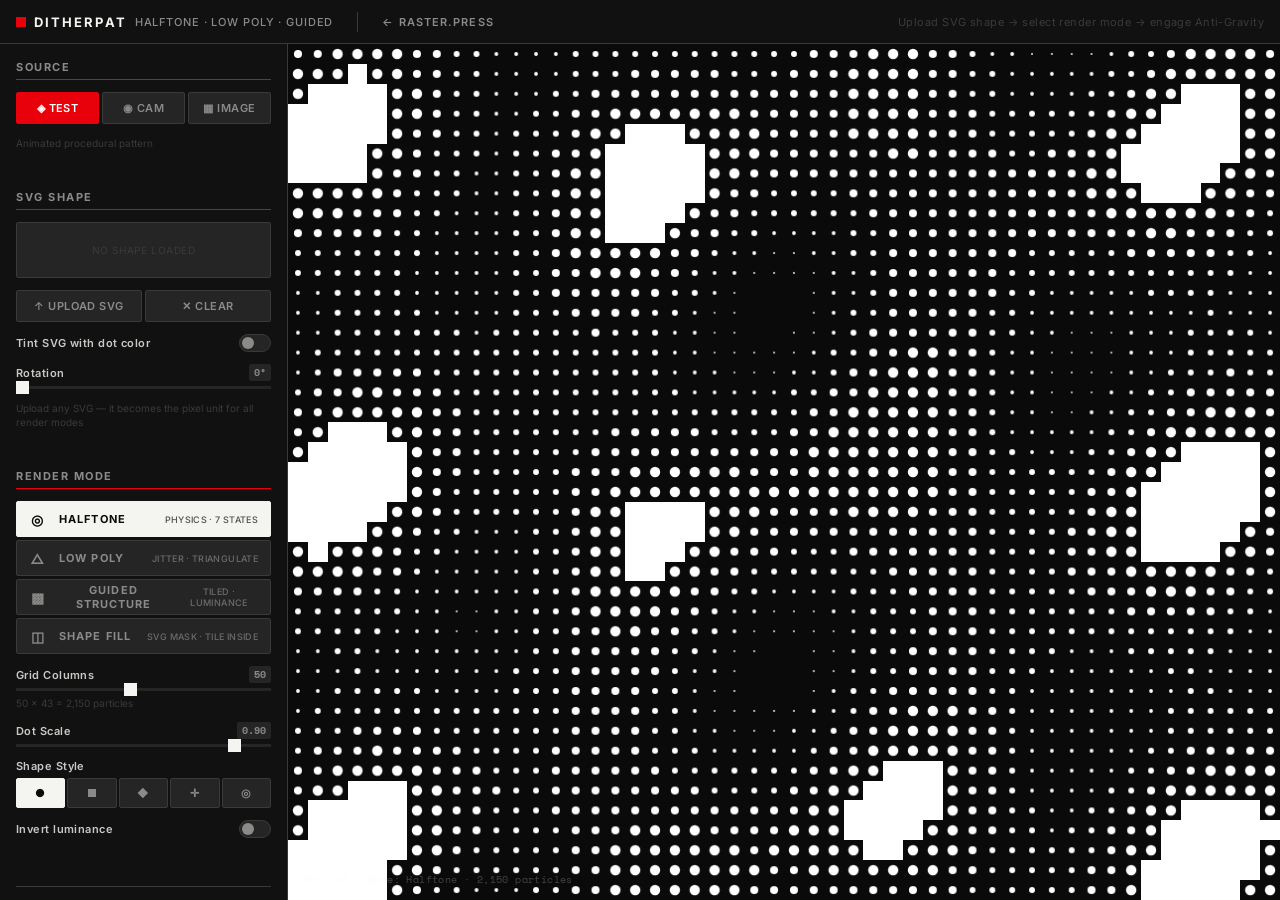
==== ditherpat.html @ 8d97eec7 "feat: add DitherPat tool + rewrite README - Add ditherpat.html: standalone dithering/halftone engine" ====
<!DOCTYPE html>
<html lang="en">
<head>
  <meta charset="UTF-8">
  <meta name="viewport" content="width=device-width, initial-scale=1.0">
  <title>DitherPat — Anti-Gravity Halftone Engine</title>
  <meta name="description" content="Real-time SVG halftone, low-poly generative, and guided structure pattern engine with Anti-Gravity physics.">
  <link rel="preconnect" href="https://fonts.googleapis.com">
  <link rel="preconnect" href="https://fonts.gstatic.com" crossorigin>
  <link href="https://fonts.googleapis.com/css2?family=Inter:wght@400;500;600;700&family=Space+Mono:wght@400;700&display=swap" rel="stylesheet">

  <style>
    *, *::before, *::after { box-sizing: border-box; margin: 0; padding: 0; }

    :root {
      --ink:      #0a0a0a;
      --ink-2:    #111111;
      --ink-3:    #1c1c1c;
      --ink-4:    #252525;
      --paper:    #f4f4f0;
      --paper-2:  #c8c8c4;
      --paper-3:  #8a8a88;
      --paper-4:  #3a3a38;
      --red:      #e8000b;
      --red-ghost:rgba(232,0,11,0.08);
      --font:     'Inter', 'Helvetica Neue', Helvetica, Arial, sans-serif;
      --mono:     'Space Mono', monospace;
      --panel-w:  288px;
      --topbar-h: 44px;
      --r1: 2px;
      --g1: 4px; --g2: 8px; --g3: 12px; --g4: 16px; --g5: 20px; --g6: 24px;
      --dur: 200ms;
      --ease: cubic-bezier(0.4,0,0.2,1);
      --t-2xs: 10px; --t-xs: 11px; --t-sm: 12px; --t-base: 13px;
    }

    html, body { height: 100%; background: var(--ink); color: var(--paper); font-family: var(--font); font-size: var(--t-base); overflow: hidden; }

    /* ── Topbar ────────────────────────────────── */
    .topbar {
      height: var(--topbar-h);
      background: var(--ink-2);
      border-bottom: 1px solid var(--paper-4);
      display: flex; align-items: center;
      padding: 0 var(--g4); gap: var(--g6);
      position: fixed; top: 0; left: 0; right: 0; z-index: 100;
    }
    .brand { display: flex; align-items: center; gap: var(--g2); }
    .brand-sq { width: 10px; height: 10px; background: var(--red); flex-shrink: 0; }
    .brand-name { font-size: 13px; font-weight: 700; letter-spacing: 0.16em; text-transform: uppercase; }
    .brand-sub  { font-size: var(--t-xs); font-weight: 500; color: var(--paper-3); letter-spacing: 0.08em; text-transform: uppercase; }
    .topbar-sep { width: 1px; height: 20px; background: var(--paper-4); }
    .topbar-back {
      font-size: var(--t-xs); font-weight: 600; color: var(--paper-3);
      text-decoration: none; letter-spacing: 0.10em; text-transform: uppercase;
      transition: color var(--dur) var(--ease);
    }
    .topbar-back:hover { color: var(--paper); }
    .topbar-hint { margin-left: auto; font-size: var(--t-xs); color: var(--paper-4); letter-spacing: 0.04em; }

    /* ── Layout ────────────────────────────────── */
    .dp-layout { display: flex; height: calc(100vh - var(--topbar-h)); margin-top: var(--topbar-h); }

    /* ── Panel ─────────────────────────────────── */
    .dp-panel {
      width: var(--panel-w); flex-shrink: 0;
      background: var(--ink-2); border-right: 1px solid var(--paper-4);
      display: flex; flex-direction: column; overflow: hidden;
    }
    .dp-panel-scroll {
      flex: 1; overflow-y: auto; overflow-x: hidden;
      padding: var(--g4); display: flex; flex-direction: column; gap: var(--g5);
    }
    .dp-panel-scroll::-webkit-scrollbar { width: 4px; }
    .dp-panel-scroll::-webkit-scrollbar-track { background: transparent; }
    .dp-panel-scroll::-webkit-scrollbar-thumb { background: var(--paper-4); border-radius: 2px; }
    .panel-footer { padding: var(--g3) var(--g4); border-top: 1px solid var(--paper-4); background: var(--ink-2); }

    .section-block { display: flex; flex-direction: column; gap: var(--g3); }
    .section-label {
      font-size: var(--t-xs); font-weight: 700; letter-spacing: 0.14em;
      text-transform: uppercase; color: var(--paper-3);
      border-bottom: 1px solid var(--red); padding-bottom: 5px;
    }
    .panel-divider { height: 1px; background: var(--paper-4); }
    .control-group { display: flex; flex-direction: column; gap: 5px; }
    .control-label {
      font-size: var(--t-xs); font-weight: 600; color: var(--paper-2);
      letter-spacing: 0.04em; display: flex; align-items: center; gap: var(--g2);
    }
    .value-badge {
      margin-left: auto; font-family: var(--mono); font-size: 10px;
      background: var(--ink-4); color: var(--paper-3); padding: 1px 5px;
      border-radius: var(--r1); letter-spacing: 0;
    }
    .hint { font-size: 10px; color: var(--paper-4); line-height: 1.4; }

    /* Slider */
    .slider {
      -webkit-appearance: none; appearance: none; width: 100%;
      height: 3px; background: var(--ink-4); border-radius: 0; outline: none; cursor: pointer;
    }
    .slider::-webkit-slider-thumb {
      -webkit-appearance: none; width: 13px; height: 13px;
      background: var(--paper); border-radius: 0; cursor: pointer;
      transition: background var(--dur) var(--ease);
    }
    .slider::-webkit-slider-thumb:hover { background: var(--red); }
    .slider::-moz-range-thumb { width: 13px; height: 13px; background: var(--paper); border: none; border-radius: 0; cursor: pointer; }

    /* Toggle group */
    .toggle-group { display: flex; gap: 2px; }
    .toggle-btn {
      flex: 1; height: 30px;
      background: var(--ink-4); border: 1px solid var(--paper-4); border-radius: var(--r1);
      color: var(--paper-3); font-family: var(--font); font-size: var(--t-xs);
      font-weight: 600; letter-spacing: 0.06em; text-transform: uppercase;
      cursor: pointer; transition: all var(--dur) var(--ease);
    }
    .toggle-btn:hover { background: var(--ink-3); color: var(--paper-2); }
    .toggle-btn.active { background: var(--paper); border-color: var(--paper); color: var(--ink); }

    /* Color swatch */
    .color-row { display: flex; gap: var(--g2); }
    .color-group { flex: 1; display: flex; flex-direction: column; gap: 4px; }
    .color-swatch-wrap {
      display: flex; align-items: center; gap: var(--g2);
      background: var(--ink-4); border: 1px solid var(--paper-4);
      border-radius: var(--r1); padding: 5px 8px; cursor: pointer;
      transition: border-color var(--dur) var(--ease);
    }
    .color-swatch-wrap:hover { border-color: var(--paper-3); }
    .color-input {
      -webkit-appearance: none; width: 18px; height: 18px;
      border: none; padding: 0; cursor: pointer; border-radius: var(--r1); background: transparent;
    }
    .color-input::-webkit-color-swatch-wrapper { padding: 0; }
    .color-input::-webkit-color-swatch { border: none; border-radius: var(--r1); }
    .color-hex { font-family: var(--mono); font-size: 10px; color: var(--paper-3); letter-spacing: 0; }

    /* Switch */
    .switch { display: inline-flex; cursor: pointer; }
    .switch-track {
      width: 32px; height: 18px; background: var(--ink-4);
      border: 1px solid var(--paper-4); border-radius: 9px;
      position: relative; transition: all var(--dur) var(--ease);
    }
    .switch-track::after {
      content: ''; position: absolute; top: 2px; left: 2px;
      width: 12px; height: 12px; background: var(--paper-3);
      border-radius: 50%; transition: all var(--dur) var(--ease);
    }
    input[type="checkbox"]:checked + .switch-track { background: var(--red); border-color: var(--red); }
    input[type="checkbox"]:checked + .switch-track::after { transform: translateX(14px); background: #fff; }
    input[type="checkbox"] { display: none; }
    .switch-row { display: flex; align-items: center; justify-content: space-between; }

    /* Source / render mode buttons */
    .source-row { display: flex; gap: 3px; flex-wrap: wrap; }
    .source-btn {
      flex: 1; min-width: 44px; height: 32px;
      background: var(--ink-4); border: 1px solid var(--paper-4); border-radius: var(--r1);
      color: var(--paper-3); font-family: var(--font); font-size: var(--t-xs);
      font-weight: 600; letter-spacing: 0.04em; text-transform: uppercase;
      cursor: pointer; transition: all var(--dur) var(--ease);
      display: flex; align-items: center; justify-content: center; gap: 4px; white-space: nowrap;
    }
    .source-btn:hover { border-color: var(--paper-3); color: var(--paper-2); }
    .source-btn.active { background: var(--red); border-color: var(--red); color: #fff; }

    /* SVG preview */
    .svg-preview {
      width: 100%; height: 56px;
      background: var(--ink-4); border: 1px solid var(--paper-4); border-radius: var(--r1);
      display: flex; align-items: center; justify-content: center;
      overflow: hidden; position: relative;
    }
    .svg-preview img { max-width: 80%; max-height: 80%; object-fit: contain; }
    .svg-preview-hint {
      font-size: var(--t-2xs); color: var(--paper-4); letter-spacing: 0.06em; text-transform: uppercase;
    }
    .svg-preview-label {
      position: absolute; top: 4px; right: 6px;
      font-size: var(--t-2xs); color: var(--red); font-weight: 700; letter-spacing: 0.08em;
    }

    /* Render mode toggle (3 big pills) */
    .rmode-group { display: flex; flex-direction: column; gap: 3px; }
    .rmode-btn {
      width: 100%; height: 36px;
      background: var(--ink-4); border: 1px solid var(--paper-4); border-radius: var(--r1);
      color: var(--paper-3); font-family: var(--font); font-size: var(--t-xs);
      font-weight: 700; letter-spacing: 0.10em; text-transform: uppercase;
      cursor: pointer; transition: all var(--dur) var(--ease);
      display: flex; align-items: center; padding: 0 var(--g3); gap: var(--g3);
    }
    .rmode-btn:hover { border-color: var(--paper-3); color: var(--paper-2); background: var(--ink-3); }
    .rmode-btn.active { background: var(--paper); border-color: var(--paper); color: var(--ink); }
    .rmode-icon { font-size: 14px; width: 18px; text-align: center; flex-shrink: 0; }
    .rmode-desc { font-size: 9px; font-weight: 500; letter-spacing: 0.04em; opacity: 0.7; margin-left: auto; }

    /* Sub-controls expand */
    .sub-controls {
      overflow: hidden; max-height: 0; opacity: 0;
      transition: max-height 400ms var(--ease), opacity 300ms var(--ease);
      display: flex; flex-direction: column; gap: var(--g3);
    }
    .sub-controls.visible { max-height: 500px; opacity: 1; }

    /* ── Anti-Gravity Button ────────────────────── */
    .ag-toggle {
      width: 100%; height: 52px;
      background: var(--ink-4); border: 2px solid var(--paper-4); border-radius: var(--r1);
      color: var(--paper-3); font-family: var(--font); font-size: 13px;
      font-weight: 700; letter-spacing: 0.16em; text-transform: uppercase;
      cursor: pointer; display: flex; align-items: center; justify-content: center; gap: var(--g3);
      transition: all 300ms var(--ease); position: relative; overflow: hidden;
    }
    .ag-toggle::before {
      content: ''; position: absolute; inset: 0;
      background: var(--red); opacity: 0; transition: opacity 300ms var(--ease);
    }
    .ag-toggle:hover { border-color: var(--red); color: var(--paper); }
    .ag-toggle:hover::before { opacity: 0.08; }
    .ag-toggle.active { border-color: var(--red); color: #fff; animation: ag-pulse 2s ease-in-out infinite; }
    .ag-toggle.active::before { opacity: 1; }
    .ag-toggle .ag-icon { font-size: 18px; position: relative; }
    .ag-toggle.active .ag-icon { animation: float-icon 1.5s ease-in-out infinite; }
    .ag-toggle span:not(.ag-icon) { position: relative; }

    @keyframes ag-pulse { 0%,100% { box-shadow: 0 0 0 0 rgba(232,0,11,0.4); } 50% { box-shadow: 0 0 0 8px rgba(232,0,11,0); } }
    @keyframes float-icon { 0%,100% { transform: translateY(0); } 50% { transform: translateY(-4px); } }

    /* ── Canvas area ───────────────────────────── */
    .dp-canvas-area { flex: 1; position: relative; overflow: hidden; background: #000; }
    #dp-canvas { display: block; width: 100%; height: 100%; cursor: crosshair; }

    .dp-stats {
      position: absolute; bottom: var(--g3); left: var(--g4);
      font-family: var(--mono); font-size: 10px; color: rgba(244,244,240,0.25);
      letter-spacing: 0.04em; pointer-events: none; line-height: 1.7;
    }

    /* Mode badge */
    .dp-mode-badge {
      position: absolute; top: var(--g3); left: var(--g4);
      font-size: var(--t-xs); font-weight: 700; letter-spacing: 0.14em;
      text-transform: uppercase; color: var(--red); pointer-events: none;
      opacity: 0; transition: opacity 300ms var(--ease);
    }
    .dp-mode-badge.visible { opacity: 1; animation: blink-badge 1.5s step-end infinite; }
    @keyframes blink-badge { 0%,100% { opacity: 1; } 50% { opacity: 0.2; } }

    /* LP regenerate button */
    .btn-sm {
      height: 30px; width: 100%;
      background: transparent; border: 1px dashed var(--paper-4); border-radius: var(--r1);
      color: var(--paper-3); font-family: var(--font); font-size: var(--t-xs);
      font-weight: 600; letter-spacing: 0.08em; text-transform: uppercase;
      cursor: pointer; transition: all var(--dur) var(--ease);
    }
    .btn-sm:hover { border-color: var(--paper-2); color: var(--paper); border-style: solid; background: var(--ink-3); }

    /* Export btn */
    .btn-export {
      width: 100%; height: 36px;
      background: transparent; border: 1px solid var(--paper-4); border-radius: var(--r1);
      color: var(--paper-3); font-family: var(--font); font-size: var(--t-xs);
      font-weight: 700; letter-spacing: 0.10em; text-transform: uppercase;
      cursor: pointer; transition: all var(--dur) var(--ease);
    }
    .btn-export:hover { border-color: var(--paper-2); color: var(--paper); background: var(--ink-3); }

    .dp-toast {
      position: fixed; bottom: var(--g5); left: 50%;
      transform: translateX(-50%) translateY(20px);
      background: var(--paper); color: var(--ink);
      font-size: var(--t-xs); font-weight: 700; letter-spacing: 0.08em; text-transform: uppercase;
      padding: var(--g2) var(--g5); border-radius: var(--r1);
      opacity: 0; pointer-events: none; transition: all 260ms var(--ease); z-index: 999;
    }
    .dp-toast.show { opacity: 1; transform: translateX(-50%) translateY(0); }

    #img-file-input, #svg-file-input, #sf-pattern-input, #sf-body-input { display: none; }

    @media (prefers-reduced-motion: reduce) {
      *, *::before, *::after { animation: none !important; transition-duration: 0.01ms !important; }
    }
  </style>
</head>
<body>

<!-- ── Topbar ──────────────────────────────────────── -->
<nav class="topbar" role="banner">
  <div class="brand">
    <span class="brand-sq" aria-hidden="true"></span>
    <span class="brand-name">DitherPat</span>
    <span class="brand-sub">Halftone · Low Poly · Guided</span>
  </div>
  <span class="topbar-sep" aria-hidden="true"></span>
  <a href="./index.html" class="topbar-back">← RASTER.PRESS</a>
  <span class="topbar-hint" aria-hidden="true">Upload SVG shape → select render mode → engage Anti-Gravity</span>
</nav>

<!-- ── Layout ──────────────────────────────────────── -->
<div class="dp-layout">

  <!-- Control Panel -->
  <aside class="dp-panel" role="complementary">
    <div class="dp-panel-scroll">

      <!-- ── Source ── -->
      <div class="section-block">
        <div class="section-label">Source</div>
        <div class="source-row">
          <button class="source-btn active" id="src-test">◈ Test</button>
          <button class="source-btn" id="src-webcam">◉ Cam</button>
          <button class="source-btn" id="src-image">▦ Image</button>
        </div>
        <input type="file" id="img-file-input" accept="image/*">
        <p class="hint" id="source-hint">Animated procedural pattern</p>
      </div>

      <div class="panel-divider"></div>

      <!-- ── SVG Shape ── -->
      <div class="section-block">
        <div class="section-label">SVG Shape</div>

        <div class="svg-preview" id="svg-preview">
          <span class="svg-preview-hint">No shape loaded</span>
        </div>

        <div class="source-row">
          <button class="source-btn" id="svg-upload-btn">↑ Upload SVG</button>
          <button class="source-btn" id="svg-clear-btn">✕ Clear</button>
        </div>
        <input type="file" id="svg-file-input" accept=".svg,image/svg+xml">
        <input type="file" id="sf-pattern-input" accept=".svg,image/svg+xml">
        <input type="file" id="sf-body-input" accept=".svg,image/svg+xml">

        <div class="switch-row">
          <span class="control-label">Tint SVG with dot color</span>
          <label class="switch">
            <input type="checkbox" id="svg-tint">
            <span class="switch-track"></span>
          </label>
        </div>

        <div class="control-group">
          <label class="control-label" for="svg-rotation">
            Rotation
            <span class="value-badge" id="svg-rotation-val">0°</span>
          </label>
          <input type="range" id="svg-rotation" class="slider" min="0" max="360" value="0" step="1">
        </div>

        <p class="hint">Upload any SVG — it becomes the pixel unit for all render modes</p>
      </div>

      <div class="panel-divider"></div>

      <!-- ── Render Mode ── -->
      <div class="section-block">
        <div class="section-label">Render Mode</div>

        <div class="rmode-group">
          <button class="rmode-btn active" data-rmode="halftone" id="rmode-halftone">
            <span class="rmode-icon">◎</span>
            Halftone
            <span class="rmode-desc">Physics · 7 states</span>
          </button>
          <button class="rmode-btn" data-rmode="lowpoly" id="rmode-lowpoly">
            <span class="rmode-icon">△</span>
            Low Poly
            <span class="rmode-desc">Jitter · Triangulate</span>
          </button>
          <button class="rmode-btn" data-rmode="guided" id="rmode-guided">
            <span class="rmode-icon">▩</span>
            Guided Structure
            <span class="rmode-desc">Tiled · Luminance</span>
          </button>
          <button class="rmode-btn" data-rmode="shapefill" id="rmode-shapefill">
            <span class="rmode-icon">◫</span>
            Shape Fill
            <span class="rmode-desc">SVG mask · tile inside</span>
          </button>
        </div>

        <!-- Halftone sub-controls -->
        <div class="sub-controls visible" id="sub-halftone">
          <div class="control-group">
            <label class="control-label" for="grid-cols">
              Grid Columns
              <span class="value-badge" id="grid-cols-val">50</span>
            </label>
            <input type="range" id="grid-cols" class="slider" min="10" max="100" value="50" step="1">
            <p class="hint" id="grid-info">50 × 28 = 1,400 particles</p>
          </div>

          <div class="control-group">
            <label class="control-label" for="dot-scale">
              Dot Scale
              <span class="value-badge" id="dot-scale-val">0.90</span>
            </label>
            <input type="range" id="dot-scale" class="slider" min="0.2" max="1.0" value="0.9" step="0.01">
          </div>

          <div class="control-group">
            <label class="control-label">Shape Style</label>
            <div class="toggle-group" id="shape-style-group">
              <button class="toggle-btn active" data-shape="circle">●</button>
              <button class="toggle-btn" data-shape="square">■</button>
              <button class="toggle-btn" data-shape="diamond">◆</button>
              <button class="toggle-btn" data-shape="cross">✛</button>
              <button class="toggle-btn" data-shape="ring">◎</button>
            </div>
          </div>

          <div class="switch-row">
            <span class="control-label">Invert luminance</span>
            <label class="switch">
              <input type="checkbox" id="invert-lum">
              <span class="switch-track"></span>
            </label>
          </div>
        </div>

        <!-- Low Poly sub-controls -->
        <div class="sub-controls" id="sub-lowpoly">
          <div class="control-group">
            <label class="control-label" for="lp-cols">
              Density
              <span class="value-badge" id="lp-cols-val">20</span>
            </label>
            <input type="range" id="lp-cols" class="slider" min="5" max="60" value="20" step="1">
          </div>
          <div class="control-group">
            <label class="control-label" for="lp-jitter">
              Jitter
              <span class="value-badge" id="lp-jitter-val">0.70</span>
            </label>
            <input type="range" id="lp-jitter" class="slider" min="0.0" max="1.0" value="0.7" step="0.05">
            <p class="hint">0 = rigid grid · 1 = organic randomness</p>
          </div>
          <div class="switch-row">
            <span class="control-label">Use image colors</span>
            <label class="switch">
              <input type="checkbox" id="lp-image-color" checked>
              <span class="switch-track"></span>
            </label>
          </div>
          <div class="switch-row">
            <span class="control-label">Show edges</span>
            <label class="switch">
              <input type="checkbox" id="lp-edges">
              <span class="switch-track"></span>
            </label>
          </div>
          <button class="btn-sm" id="lp-regen">↺ Regenerate Mesh</button>
        </div>

        <!-- Guided Structure sub-controls -->
        <div class="sub-controls" id="sub-guided">
          <div class="control-group">
            <label class="control-label" for="guided-cols">
              Grid Density
              <span class="value-badge" id="guided-cols-val">30</span>
            </label>
            <input type="range" id="guided-cols" class="slider" min="5" max="80" value="30" step="1">
          </div>
          <div class="control-group">
            <label class="control-label" for="guided-threshold">
              Threshold
              <span class="value-badge" id="guided-threshold-val">50%</span>
            </label>
            <input type="range" id="guided-threshold" class="slider" min="0" max="100" value="50" step="1">
            <p class="hint">Luminance above this → show shape</p>
          </div>
          <div class="control-group">
            <label class="control-label">Tiling Mode</label>
            <div class="toggle-group">
              <button class="toggle-btn active" data-tiling="alt">Alt</button>
              <button class="toggle-btn" data-tiling="quad">Quad</button>
              <button class="toggle-btn" data-tiling="mirror">Mirror</button>
            </div>
          </div>
          <div class="switch-row">
            <span class="control-label">Scale by luminance</span>
            <label class="switch">
              <input type="checkbox" id="guided-scale-lum" checked>
              <span class="switch-track"></span>
            </label>
          </div>
        </div>

        <!-- Shape Fill sub-controls -->
        <div class="sub-controls" id="sub-shapefill">

          <div class="section-label" style="font-size:10px;border-bottom-color:var(--paper-4);">① Pattern Shape</div>
          <div class="svg-preview" id="sf-pattern-preview">
            <span class="svg-preview-hint">No pattern loaded</span>
          </div>
          <div class="source-row">
            <button class="source-btn" id="sf-pattern-btn">↑ Upload Pattern</button>
            <button class="source-btn" id="sf-pattern-clear">✕</button>
          </div>

          <div class="section-label" style="font-size:10px;border-bottom-color:var(--paper-4);margin-top:6px;">② Body Shape (mask)</div>
          <div class="svg-preview" id="sf-body-preview">
            <span class="svg-preview-hint">No body loaded</span>
          </div>
          <div class="source-row">
            <button class="source-btn" id="sf-body-btn">↑ Upload Body</button>
            <button class="source-btn" id="sf-body-clear">✕</button>
          </div>

          <div class="control-group">
            <label class="control-label" for="sf-grid-cols">
              Grid Density
              <span class="value-badge" id="sf-grid-cols-val">40</span>
            </label>
            <input type="range" id="sf-grid-cols" class="slider" min="5" max="120" value="40" step="1">
          </div>

          <div class="control-group">
            <label class="control-label" for="sf-pattern-scale">
              Pattern Scale
              <span class="value-badge" id="sf-pattern-scale-val">0.85</span>
            </label>
            <input type="range" id="sf-pattern-scale" class="slider" min="0.1" max="1.5" value="0.85" step="0.01">
          </div>

          <div class="control-group">
            <label class="control-label" for="sf-pattern-rotation">
              Pattern Rotation
              <span class="value-badge" id="sf-pattern-rotation-val">0°</span>
            </label>
            <input type="range" id="sf-pattern-rotation" class="slider" min="0" max="360" value="0" step="1">
          </div>

          <div class="control-group">
            <label class="control-label" for="sf-threshold">
              Mask Threshold
              <span class="value-badge" id="sf-threshold-val">30</span>
            </label>
            <input type="range" id="sf-threshold" class="slider" min="0" max="200" value="30" step="5">
            <p class="hint">Alpha level to detect inside body shape</p>
          </div>

          <div class="control-group">
            <label class="control-label" for="sf-body-color">Body BG Color</label>
            <div class="color-swatch-wrap" id="sf-body-color-wrap">
              <input type="color" id="sf-body-color" class="color-input" value="#1a1aee">
              <span class="color-hex" id="sf-body-color-hex">#1a1aee</span>
            </div>
          </div>

          <div class="switch-row">
            <span class="control-label">Show body behind pattern</span>
            <label class="switch">
              <input type="checkbox" id="sf-show-body" checked>
              <span class="switch-track"></span>
            </label>
          </div>

          <div class="control-group" id="sf-body-opacity-group">
            <label class="control-label" for="sf-body-opacity">
              Body opacity
              <span class="value-badge" id="sf-body-opacity-val">0.40</span>
            </label>
            <input type="range" id="sf-body-opacity" class="slider" min="0" max="1" value="0.4" step="0.01">
          </div>

          <div class="switch-row">
            <span class="control-label">Tint body with body color</span>
            <label class="switch">
              <input type="checkbox" id="sf-tint-body" checked>
              <span class="switch-track"></span>
            </label>
          </div>

          <div class="switch-row">
            <span class="control-label">Tint pattern with dot color</span>
            <label class="switch">
              <input type="checkbox" id="sf-tint-pattern" checked>
              <span class="switch-track"></span>
            </label>
          </div>

          <p class="hint">Pattern color = Shape color in Color panel<br>Body BG picks are above</p>
        </div>

      <div class="panel-divider"></div>

      <!-- ── Color ── -->
      <div class="section-block">
        <div class="section-label">Color</div>
        <div class="color-row">
          <div class="color-group">
            <label class="control-label" for="dot-color">Shape</label>
            <div class="color-swatch-wrap" id="dot-color-wrap">
              <input type="color" id="dot-color" class="color-input" value="#ffffff">
              <span class="color-hex" id="dot-color-hex">#ffffff</span>
            </div>
          </div>
          <div class="color-group">
            <label class="control-label" for="bg-color">BG</label>
            <div class="color-swatch-wrap" id="bg-color-wrap">
              <input type="color" id="bg-color" class="color-input" value="#0a0a0a">
              <span class="color-hex" id="bg-color-hex">#0a0a0a</span>
            </div>
          </div>
        </div>
        <div class="control-group">
          <label class="control-label" for="dot-opacity">
            Opacity
            <span class="value-badge" id="dot-opacity-val">1.00</span>
          </label>
          <input type="range" id="dot-opacity" class="slider" min="0.1" max="1" value="1" step="0.01">
        </div>

        <div class="switch-row">
          <span class="control-label" style="display:flex;flex-direction:column;gap:2px;">
            Monotone
            <span style="font-size:10px;font-weight:400;color:var(--paper-4);">Flat color, binary threshold</span>
          </span>
          <label class="switch">
            <input type="checkbox" id="monotone-toggle">
            <span class="switch-track"></span>
          </label>
        </div>

        <div class="control-group" id="monotone-thr-group" style="display:none;">
          <label class="control-label" for="monotone-thr">
            Cut threshold
            <span class="value-badge" id="monotone-thr-val">50%</span>
          </label>
          <input type="range" id="monotone-thr" class="slider" min="0" max="100" value="50" step="1">
          <p class="hint">Luminance ≥ threshold → full color · below → hidden</p>
        </div>
      </div>

      <div class="panel-divider"></div>

      <!-- ── Physics (Halftone only) ── -->
      <div class="section-block" id="physics-section">
        <div class="section-label">Physics</div>

        <button class="ag-toggle" id="ag-toggle" aria-pressed="false">
          <span class="ag-icon" aria-hidden="true">⬆</span>
          <span>Anti-Gravity</span>
        </button>

        <div class="sub-controls" id="ag-controls">
          <div class="control-group">
            <label class="control-label" for="buoyancy">
              Buoyancy
              <span class="value-badge" id="buoyancy-val">0.15</span>
            </label>
            <input type="range" id="buoyancy" class="slider" min="0.01" max="1.0" value="0.15" step="0.01">
          </div>
          <div class="control-group">
            <label class="control-label" for="drag-force">
              Air Drag
              <span class="value-badge" id="drag-val">0.92</span>
            </label>
            <input type="range" id="drag-force" class="slider" min="0.70" max="0.99" value="0.92" step="0.01">
          </div>
          <div class="control-group">
            <label class="control-label" for="repulsion-str">
              Mouse Repulsion
              <span class="value-badge" id="repulsion-val">80</span>
            </label>
            <input type="range" id="repulsion-str" class="slider" min="0" max="300" value="80" step="5">
          </div>
          <div class="control-group">
            <label class="control-label" for="repulsion-r">
              Repulsion Radius
              <span class="value-badge" id="repulsion-r-val">120px</span>
            </label>
            <input type="range" id="repulsion-r" class="slider" min="20" max="400" value="120" step="10">
          </div>
          <div class="control-group">
            <label class="control-label" for="turbulence">
              Turbulence
              <span class="value-badge" id="turbulence-val">0.00</span>
            </label>
            <input type="range" id="turbulence" class="slider" min="0" max="2.0" value="0" step="0.05">
          </div>
        </div>

        <div class="control-group">
          <label class="control-label" for="snap-str">
            Snap Speed
            <span class="value-badge" id="snap-val">0.08</span>
          </label>
          <input type="range" id="snap-str" class="slider" min="0.01" max="0.40" value="0.08" step="0.01">
        </div>
      </div>

    </div><!-- /scroll -->

    <div class="panel-footer">
      <div style="display:flex;gap:4px;">
        <button class="btn-export" id="export-png-btn" style="flex:1;">↓ PNG</button>
        <button class="btn-export" id="export-svg-btn" style="flex:1;border-color:var(--red);color:var(--red);" onmouseover="this.style.background='var(--red)';this.style.color='#fff'" onmouseout="this.style.background='';this.style.color='var(--red)'">↓ SVG</button>
      </div>
      <p style="font-size:10px;color:var(--paper-4);margin-top:6px;line-height:1.4;">SVG = true vectors · all 3 modes · embeds custom shape</p>
    </div>
  </aside>

  <!-- Canvas area -->
  <main class="dp-canvas-area" id="dp-canvas-area">
    <canvas id="dp-canvas"></canvas>
    <div class="dp-mode-badge" id="dp-mode-badge">⬆ Anti-Gravity Active</div>
    <div class="dp-stats" id="dp-stats">FPS: — · Mode: Halftone · Particles: —</div>
  </main>

</div>

<div class="dp-toast" id="dp-toast" role="alert"></div>

<script>
'use strict';

/* ════════════════════════════════════════════════════════════════════
   DitherPatEngine — v2
   Render modes: Halftone (physics) · Low Poly (triangulation) · Guided Structure (tiled SVG)
   SVG shape support: upload any SVG as the pixel/shape unit
   ════════════════════════════════════════════════════════════════════ */

class DitherPatEngine {

  constructor(canvasEl) {
    this.canvas = canvasEl;
    this.ctx    = canvasEl.getContext('2d', { alpha: false });

    /* ── Core settings ────────────────────────── */
    this.gridCols    = 50;
    this.gridRows    = 0;
    this.cellW       = 0;
    this.cellH       = 0;
    this.dotScale    = 0.90;
    this.dotColor    = '#ffffff';
    this.bgColor     = '#0a0a0a';
    this.dotOpacity  = 1.0;
    this.shapeStyle  = 'circle';
    this.invertLum   = false;
    this.monotone    = false;   // flat color — binary on/off, no opacity/size graduation
    this.monotoneThr = 0.50;   // luminance threshold for monotone mode (0..1)
    this.svgRotation  = 0;     // degrees (0-360) applied to uploaded SVG shape

    /* ── SVG shape ────────────────────────────── */
    this.svgImage    = null;   // HTMLImageElement
    this.svgDataURL  = null;
    this.tintSVG     = false;

    /* ── Render mode ──────────────────────────── */
    this.renderMode  = 'halftone'; // 'halftone' | 'lowpoly' | 'guided'

    /* ── Physics (halftone mode) ──────────────── */
    this.antiGravity  = false;
    this.buoyancy     = 0.15;
    this.drag         = 0.92;
    this.repulsionStr = 80;
    this.repulsionR   = 120;
    this.snapStrength = 0.08;
    this.turbulence   = 0.0;

    /* ── Low poly settings ────────────────────── */
    this.lpCols          = 20;
    this.lpJitter        = 0.70;
    this.lpUseImageColor = true;
    this.lpShowEdges     = false;
    this.lpTriangles     = [];   // [{a,b,c} — each is {x,y}]
    this._lpDirty        = true; // needs recompute

    /* ── Guided structure settings ────────────── */
    this.guidedCols      = 30;
    this.guidedThreshold = 0.50; // luminance 0..1
    this.guidedTiling    = 'alt'; // 'alt' | 'quad' | 'mirror'
    this.guidedScaleLum  = true;

    /* ── Shape Fill mode ──────────────────────── */
    this.sfPatternSVG     = null;   // small repeating shape
    this.sfPatternDataURL = null;
    this.sfBodySVG        = null;   // stencil/mask shape
    this.sfBodyDataURL    = null;
    this.sfBodyOffscreen  = null;   // rasterized body for mask detection
    this.sfBodyOffCtx     = null;
    this.sfBodyData       = null;   // Uint8ClampedArray pixel data
    this.sfBodyRes        = 512;    // offscreen resolution for mask
    this.sfGridCols       = 40;
    this.sfPatternScale   = 0.85;
    this.sfBodyColor      = '#1a1aee';
    this.sfBodyOpacity    = 0.40;
    this.sfShowBody       = true;
    this.sfTintBody       = true;
    this.sfTintPattern    = true;
    this.sfThreshold      = 30;    // alpha threshold (0-255) to detect inside body
    this.sfPatternRotation = 0;    // degrees (0-360) rotation for each pattern tile

    /* ── Source ───────────────────────────────── */
    this.sourceMode  = 'test';
    this.videoEl     = this._makeVideo();
    this.imageEl     = null;
    this._testT      = 0;

    /* ── State ────────────────────────────────── */
    this.particles   = [];
    this.svgCache    = new Map();
    this.mouse       = { x: -9999, y: -9999 };
    this.rafId       = null;
    this._fps        = 0;
    this._fpsFrames  = 0;
    this._fpsLast    = performance.now();

    /* ── Off-screen for sampling ──────────────── */
    this.offscreen   = document.createElement('canvas');
    this.offCtx      = this.offscreen.getContext('2d', { willReadFrequently: true });
    this._imgDataBuf = null;

    this._bindMouse();
    this._buildGrid();
    this._startLoop();
  }

  /* ═══════════════════════════════════════════════
     GRID BUILD
     ═══════════════════════════════════════════════ */
  _buildGrid() {
    const cw = this.canvas.width;
    const ch = this.canvas.height;
    this.cellW    = cw / this.gridCols;
    this.gridRows = Math.max(1, Math.round(ch / this.cellW));
    this.cellH    = ch / this.gridRows;
    const needed  = this.gridCols * this.gridRows;

    if (this.particles.length !== needed) {
      this.particles = new Array(needed);
      for (let r = 0; r < this.gridRows; r++) {
        for (let c = 0; c < this.gridCols; c++) {
          const idx = r * this.gridCols + c;
          const hx  = c * this.cellW + this.cellW * 0.5;
          const hy  = r * this.cellH + this.cellH * 0.5;
          this.particles[idx] = { homeX: hx, homeY: hy, x: hx, y: hy, vx: 0, vy: 0, state: 0, col: c, row: r };
        }
      }
    } else {
      for (let r = 0; r < this.gridRows; r++) {
        for (let c = 0; c < this.gridCols; c++) {
          const p = this.particles[r * this.gridCols + c];
          p.homeX = c * this.cellW + this.cellW * 0.5;
          p.homeY = r * this.cellH + this.cellH * 0.5;
          p.col = c; p.row = r;
        }
      }
    }

    this.offscreen.width  = this.gridCols;
    this.offscreen.height = this.gridRows;
    this._imgDataBuf = this.offCtx.createImageData(this.gridCols, this.gridRows);
    this.svgCache.clear();
    this._lpDirty = true;
  }

  /* ═══════════════════════════════════════════════
     SVG SHAPE CACHE
     Key: "state:style:svgLoaded:color:scale:W"
     Pre-renders each state to an OffscreenCanvas.
     ═══════════════════════════════════════════════ */
  _getCache(state) {
    if (state === 0) return null;
    const svgKey = this.svgImage ? 'svg' : 'builtin';
    const key    = `${state}:${this.shapeStyle}:${svgKey}:${this.dotColor}:${this.dotScale}:${this.cellW | 0}:${this.svgRotation | 0}`;
    let oc = this.svgCache.get(key);
    if (oc) return oc;

    const w = Math.ceil(this.cellW);
    const h = Math.ceil(this.cellH);
    oc = document.createElement('canvas');
    oc.width = w; oc.height = h;
    const octx = oc.getContext('2d');
    this._drawShape(octx, state, this.dotColor, w, h);
    this.svgCache.set(key, oc);
    return oc;
  }

  /* Seven luminance states. If SVG is loaded, use it. Otherwise use built-in shapes. */
  _drawShape(ctx, state, color, w, h) {
    const FRACS = [0, 0.10, 0.21, 0.33, 0.45, 0.58, 1.0];
    const frac  = FRACS[Math.min(state, 6)];
    const maxR  = Math.min(w, h) * 0.5 * this.dotScale;
    const r     = maxR * frac;
    const cx    = w * 0.5, cy = h * 0.5;

    /* ── SVG shape ──────────────────────────── */
    if (this.svgImage) {
      if (state === 0) return;
      const size = (state === 6 ? 1.0 : frac) * this.dotScale;
      const sw   = w * size;
      const sh   = h * size;
      ctx.globalAlpha = this.dotOpacity;
      ctx.save();
      ctx.translate(w * 0.5, h * 0.5);
      if (this.svgRotation) ctx.rotate(this.svgRotation * Math.PI / 180);
      ctx.drawImage(this.svgImage, -sw * 0.5, -sh * 0.5, sw, sh);
      // Tint: paint color over SVG using source-atop
      if (this.tintSVG) {
        ctx.globalCompositeOperation = 'source-atop';
        ctx.fillStyle = color;
        ctx.fillRect(-sw * 0.5, -sh * 0.5, sw, sh);
        ctx.globalCompositeOperation = 'source-over';
      }
      ctx.restore();
      ctx.globalAlpha = 1;
      return;
    }

    /* ── Built-in shapes ────────────────────── */
    ctx.globalAlpha = this.dotOpacity;
    ctx.fillStyle   = color;
    ctx.strokeStyle = color;

    switch (this.shapeStyle) {
      case 'circle':
        if (state === 6) { ctx.fillRect(0, 0, w, h); break; }
        ctx.beginPath(); ctx.arc(cx, cy, r, 0, Math.PI * 2); ctx.fill();
        break;
      case 'square':
        if (state === 6) { ctx.fillRect(0, 0, w, h); break; }
        ctx.fillRect(cx - r, cy - r, r * 2, r * 2);
        break;
      case 'diamond':
        ctx.save(); ctx.translate(cx, cy); ctx.rotate(Math.PI / 4);
        const s = state === 6 ? maxR * Math.SQRT2 : r * Math.SQRT2;
        ctx.fillRect(-s*0.5, -s*0.5, s, s);
        ctx.restore();
        break;
      case 'cross': {
        const arm = r, t = Math.max(1, arm * 0.45);
        if (state === 6) { ctx.fillRect(0, 0, w, h); break; }
        ctx.fillRect(cx - t, cy - arm, t*2, arm*2);
        ctx.fillRect(cx - arm, cy - t, arm*2, t*2);
        break;
      }
      case 'ring':
        if (state === 6)     { ctx.fillRect(0, 0, w, h); break; }
        if (state <= 1)      { ctx.beginPath(); ctx.arc(cx, cy, r, 0, Math.PI*2); ctx.fill(); break; }
        ctx.beginPath();
        ctx.arc(cx, cy, r, 0, Math.PI*2);
        ctx.arc(cx, cy, Math.max(0, r * (1 - frac*0.6)), 0, Math.PI*2, true);
        ctx.fill();
        break;
    }
    ctx.globalAlpha = 1;
  }

  /* ═══════════════════════════════════════════════
     SOURCE SAMPLING
     ═══════════════════════════════════════════════ */
  _makeVideo() {
    const v = document.createElement('video');
    v.autoplay = true; v.muted = true; v.playsInline = true;
    return v;
  }

  _sampleSource() {
    const w = this.gridCols, h = this.gridRows;
    if (this.sourceMode === 'test') {
      this._testT += 0.016;
      return this._fillTestPattern(w, h, this._testT);
    }
    if (this.sourceMode === 'image' && this.imageEl) {
      this.offCtx.drawImage(this.imageEl, 0, 0, w, h);
    } else if (this.sourceMode === 'video' && this.videoEl.readyState >= 2) {
      this.offCtx.drawImage(this.videoEl, 0, 0, w, h);
    } else {
      this._testT += 0.016;
      return this._fillTestPattern(w, h, this._testT);
    }
    return this.offCtx.getImageData(0, 0, w, h);
  }

  _fillTestPattern(w, h, t) {
    const d = this._imgDataBuf.data;
    const a = t * 0.7, b = t * 0.55, c = t * 0.4;
    for (let y = 0; y < h; y++) {
      const ny = y / h;
      for (let x = 0; x < w; x++) {
        const nx = x / w;
        const v  = (Math.sin(nx*Math.PI*7+a)*0.33 + Math.sin(ny*Math.PI*5-b)*0.33 + Math.sin((nx+ny)*Math.PI*4.5+c)*0.34)*0.5+0.5;
        const lum = v * 255 | 0;
        const i = (y*w+x)*4;
        d[i] = d[i+1] = d[i+2] = lum; d[i+3] = 255;
      }
    }
    this.offCtx.putImageData(this._imgDataBuf, 0, 0);
    return this._imgDataBuf;
  }

  _luminanceAt(imgData, gx, gy) {
    const w = this.gridCols, h = this.gridRows;
    const ix = ((Math.floor(gx) % w) + w) % w;
    const iy = ((Math.floor(gy) % h) + h) % h;
    const i  = (iy * w + ix) * 4;
    const d  = imgData.data;
    return 0.299*d[i] + 0.587*d[i+1] + 0.114*d[i+2];
  }

  _rgbAt(imgData, gx, gy) {
    const w = this.gridCols, h = this.gridRows;
    const ix = Math.min(w-1, Math.max(0, Math.floor(gx)));
    const iy = Math.min(h-1, Math.max(0, Math.floor(gy)));
    const i  = (iy * w + ix) * 4;
    const d  = imgData.data;
    return [d[i], d[i+1], d[i+2]];
  }

  _lumToState(lum255) {
    let n = lum255 / 255;
    if (this.invertLum) n = 1 - n;
    // Monotone: binary — shape is fully ON (state 6) or fully OFF (state 0)
    if (this.monotone) return n >= this.monotoneThr ? 6 : 0;
    // Graduated halftone — 7 size states
    if (n < 0.06) return 0;
    if (n < 0.18) return 1;
    if (n < 0.33) return 2;
    if (n < 0.50) return 3;
    if (n < 0.66) return 4;
    if (n < 0.82) return 5;
    return 6;
  }

  /* ═══════════════════════════════════════════════
     LOW POLY — Jittered grid triangulation
     ═══════════════════════════════════════════════ */
  computeLowPolyMesh() {
    const cw   = this.canvas.width;
    const ch   = this.canvas.height;
    const cols = this.lpCols;
    const rows = Math.round(cols * ch / cw);
    const csx  = cw / cols;
    const csy  = ch / rows;
    const j    = this.lpJitter;

    // Build point grid with edge-pinning
    const pts  = [];
    for (let r = 0; r <= rows; r++) {
      for (let c = 0; c <= cols; c++) {
        const edgeX = (c === 0 || c === cols);
        const edgeY = (r === 0 || r === rows);
        const jx    = edgeX ? 0 : (Math.random() - 0.5) * csx * j;
        const jy    = edgeY ? 0 : (Math.random() - 0.5) * csy * j;
        pts.push({ x: c * csx + jx, y: r * csy + jy });
      }
    }

    // Build triangles: 2 per grid cell, alternating diagonal
    const tris = [];
    const stride = cols + 1;
    for (let r = 0; r < rows; r++) {
      for (let c = 0; c < cols; c++) {
        const tl = r * stride + c;
        const tr = tl + 1;
        const bl = (r+1) * stride + c;
        const br = bl + 1;
        if ((r + c) % 2 === 0) {
          tris.push([pts[tl], pts[tr], pts[br]]);
          tris.push([pts[tl], pts[br], pts[bl]]);
        } else {
          tris.push([pts[tl], pts[tr], pts[bl]]);
          tris.push([pts[tr], pts[br], pts[bl]]);
        }
      }
    }
    this.lpTriangles = tris;
    this._lpDirty    = false;
  }

  _frameLowPoly(imgData) {
    if (this._lpDirty || this.lpTriangles.length === 0) this.computeLowPolyMesh();

    const ctx  = this.ctx;
    const cw   = this.canvas.width;
    const ch   = this.canvas.height;
    const tris = this.lpTriangles;
    const gCols = this.gridCols;
    const gRows = this.gridRows;

    ctx.lineWidth = this.lpShowEdges ? 0.5 : 0;

    for (let i = 0; i < tris.length; i++) {
      const [a, b, c] = tris[i];

      // Centroid position → sample image
      const cx  = (a.x + b.x + c.x) / 3;
      const cy  = (a.y + b.y + c.y) / 3;
      const gx  = cx / cw * gCols;
      const gy  = cy / ch * gRows;
      const lum = this._luminanceAt(imgData, gx, gy);

      // Fill color
      let fillStyle;
      if (this.monotone) {
        // Flat monotone: skip triangles below threshold, rest = solid dot color
        if (lum / 255 < this.monotoneThr) { ctx.globalAlpha = 1; continue; }
        fillStyle = this.dotColor;
        ctx.globalAlpha = this.dotOpacity;
      } else if (this.lpUseImageColor) {
        const [r, g, bv] = this._rgbAt(imgData, gx, gy);
        fillStyle = `rgb(${r},${g},${bv})`;
      } else {
        // Use dot color, modulate opacity by luminance
        fillStyle = this.dotColor;
        ctx.globalAlpha = lum / 255 * this.dotOpacity;
      }

      // Draw filled triangle
      ctx.beginPath();
      ctx.moveTo(a.x, a.y);
      ctx.lineTo(b.x, b.y);
      ctx.lineTo(c.x, c.y);
      ctx.closePath();

      if (this.svgImage) {
        /* ── SVG mode: clip triangle → draw SVG ── */
        ctx.save();
        ctx.clip();
        // Tint with luminance if tintSVG, else raw SVG colors
        if (this.tintSVG) {
          const [r, g, bv] = this._rgbAt(imgData, gx, gy);
          ctx.globalAlpha = this.dotOpacity;
          ctx.drawImage(this.svgImage, 0, 0, cw, ch);
          ctx.globalCompositeOperation = 'source-atop';
          ctx.fillStyle = `rgb(${r},${g},${bv})`;
          ctx.fillRect(0, 0, cw, ch);
          ctx.globalCompositeOperation = 'source-over';
        } else {
          ctx.globalAlpha = this.dotOpacity;
          ctx.drawImage(this.svgImage, 0, 0, cw, ch);
        }
        ctx.restore();
      } else {
        ctx.fillStyle = fillStyle;
        ctx.fill();
        if (this.lpShowEdges) {
          ctx.strokeStyle = this.bgColor;
          ctx.stroke();
        }
      }

      ctx.globalAlpha = 1;
    }
  }

  /* ═══════════════════════════════════════════════
     GUIDED STRUCTURE — tiled SVG or shape grid
     Each cell shows the shape in an orientation
     determined by (row + col) parity, visible/sized
     by luminance.
     ═══════════════════════════════════════════════ */
  _frameGuided(imgData) {
    const ctx   = this.ctx;
    const cw    = this.canvas.width;
    const ch    = this.canvas.height;
    const cols  = this.guidedCols;
    const rows  = Math.max(1, Math.round(cols * ch / cw));
    const cellW = cw / cols;
    const cellH = ch / rows;
    const gCols = this.gridCols;
    const gRows = this.gridRows;
    const thr   = this.guidedThreshold;

    for (let r = 0; r < rows; r++) {
      for (let c = 0; c < cols; c++) {
        // Sample luminance at this cell
        const gx  = c / cols * gCols + 0.5;
        const gy  = r / rows * gRows + 0.5;
        const lum = this._luminanceAt(imgData, gx, gy);
        const n   = lum / 255;

        // Skip if below threshold (monotone uses its own threshold)
        const effectiveThr = this.monotone ? this.monotoneThr : thr;
        if (n < effectiveThr) continue;

        // Scale factor — monotone always 1.0 (no luminance graduation)
        const scale = (!this.monotone && this.guidedScaleLum)
          ? ((n - thr) / (1 - thr + 0.001))
          : 1.0;
        if (scale < 0.05) continue;

        // Rotation angle based on tiling mode and cell position
        let angle = 0;
        const parity = (r + c) % 4;
        switch (this.guidedTiling) {
          case 'alt':
            angle = parity % 2 === 0 ? 0 : Math.PI;
            break;
          case 'quad':
            angle = parity * Math.PI * 0.5;
            break;
          case 'mirror':
            angle = parity % 2 === 0 ? 0 : Math.PI * 0.5;
            if ((r % 2) === 1) angle += Math.PI;
            break;
        }

        // Cell center
        const px = c * cellW + cellW * 0.5;
        const py = r * cellH + cellH * 0.5;

        ctx.save();
        ctx.translate(px, py);
        ctx.rotate(angle);
        ctx.globalAlpha = Math.min(1, scale) * this.dotOpacity;

        const hw = cellW * 0.5 * scale * this.dotScale;
        const hh = cellH * 0.5 * scale * this.dotScale;

        if (this.svgImage) {
          ctx.drawImage(this.svgImage, -hw, -hh, hw * 2, hh * 2);
          if (this.tintSVG) {
            ctx.globalCompositeOperation = 'source-atop';
            ctx.fillStyle = this.dotColor;
            ctx.fillRect(-hw, -hh, hw * 2, hh * 2);
            ctx.globalCompositeOperation = 'source-over';
          }
        } else {
          // Draw built-in shape at scaled size
          ctx.fillStyle = this.dotColor;
          ctx.strokeStyle = this.dotColor;
          this._drawBuiltinAtSize(ctx, -hw, -hh, hw * 2, hh * 2);
        }

        ctx.restore();
        ctx.globalAlpha = 1;
      }
    }
  }

  /* ═══════════════════════════════════════════════
     SHAPE FILL MODE
     Body SVG defines the mask region.
     Pattern SVG tiles inside the masked area.
     ═══════════════════════════════════════════════ */

  /** Rasterize body SVG to offscreen canvas for fast pixel-level mask sampling. */
  _rasterizeBodySVG() {
    if (!this.sfBodySVG) return;
    const res = this.sfBodyRes;
    if (!this.sfBodyOffscreen) {
      this.sfBodyOffscreen = document.createElement('canvas');
      this.sfBodyOffscreen.width = res;
      this.sfBodyOffscreen.height = res;
      this.sfBodyOffCtx = this.sfBodyOffscreen.getContext('2d', { willReadFrequently: true });
    }
    this.sfBodyOffCtx.clearRect(0, 0, res, res);
    this.sfBodyOffCtx.drawImage(this.sfBodySVG, 0, 0, res, res);
    this.sfBodyData = this.sfBodyOffCtx.getImageData(0, 0, res, res).data;
  }

  /** Returns true when canvas-normalised position (nx, ny) falls inside the body mask. */
  _isInsideBody(nx, ny) {
    if (!this.sfBodyData) return false;
    const res = this.sfBodyRes;
    const bx  = Math.min(res - 1, Math.max(0, Math.floor(nx * res)));
    const by  = Math.min(res - 1, Math.max(0, Math.floor(ny * res)));
    const i   = (by * res + bx) * 4;
    const d   = this.sfBodyData;
    // Primary: alpha channel (works for SVGs with transparent background)
    if (d[i + 3] > this.sfThreshold) return true;
    // Fallback: luminance (for opaque-background SVGs)
    const lum = 0.299 * d[i] + 0.587 * d[i + 1] + 0.114 * d[i + 2];
    return lum > this.sfThreshold;
  }

  _frameShapeFill() {
    const ctx = this.ctx;
    const cw  = this.canvas.width;
    const ch  = this.canvas.height;

    // No body loaded — show instruction
    if (!this.sfBodySVG) {
      ctx.fillStyle = 'rgba(244,244,240,0.10)';
      ctx.textAlign = 'center';
      ctx.font = '600 13px Inter, sans-serif';
      ctx.fillText('Upload a Body SVG to define the mask', cw * 0.5, ch * 0.5 - 10);
      ctx.font = '400 11px Inter, sans-serif';
      ctx.fillStyle = 'rgba(244,244,240,0.04)';
      ctx.fillText('Then upload a Pattern SVG as the fill unit', cw * 0.5, ch * 0.5 + 12);
      return;
    }

    // 1. Draw body shape as background layer
    if (this.sfShowBody) {
      ctx.drawImage(this.sfBodySVG, 0, 0, cw, ch);
      if (this.sfTintBody) {
        ctx.globalCompositeOperation = 'source-atop';
        ctx.globalAlpha = this.sfBodyOpacity;
        ctx.fillStyle = this.sfBodyColor;
        ctx.fillRect(0, 0, cw, ch);
        ctx.globalCompositeOperation = 'source-over';
        ctx.globalAlpha = 1;
      }
    }

    // 2. Pattern grid — only inside body mask
    const cols  = this.sfGridCols;
    const rows  = Math.max(1, Math.round(cols * ch / cw));
    const cellW = cw / cols;
    const cellH = ch / rows;

    for (let r = 0; r < rows; r++) {
      for (let c = 0; c < cols; c++) {
        const px = c * cellW + cellW * 0.5;
        const py = r * cellH + cellH * 0.5;

        if (!this._isInsideBody(px / cw, py / ch)) continue;

        const sw = cellW * this.sfPatternScale;
        const sh = cellH * this.sfPatternScale;
        const sx = px - sw * 0.5;
        const sy = py - sh * 0.5;

        ctx.globalAlpha = this.dotOpacity;

        if (this.sfPatternSVG) {
          ctx.save();
          ctx.translate(px, py);
          if (this.sfPatternRotation) ctx.rotate(this.sfPatternRotation * Math.PI / 180);
          ctx.drawImage(this.sfPatternSVG, -sw * 0.5, -sh * 0.5, sw, sh);
          if (this.sfTintPattern) {
            ctx.globalCompositeOperation = 'source-atop';
            ctx.fillStyle = this.dotColor;
            ctx.fillRect(-sw * 0.5, -sh * 0.5, sw, sh);
            ctx.globalCompositeOperation = 'source-over';
          }
          ctx.restore();
        } else {
          // Fallback: filled circle
          ctx.fillStyle = this.dotColor;
          ctx.beginPath();
          ctx.arc(px, py, Math.min(cellW, cellH) * 0.5 * this.sfPatternScale, 0, Math.PI * 2);
          ctx.fill();
        }

        ctx.globalAlpha = 1;
      }
    }
  }

  async loadSFPatternSVG(file) {
    return new Promise((resolve, reject) => {
      const reader = new FileReader();
      reader.onload = e => {
        const img = new Image();
        img.onload = () => { this.sfPatternSVG = img; this.sfPatternDataURL = e.target.result; resolve(img); };
        img.onerror = reject;
        img.src = e.target.result;
      };
      reader.onerror = reject;
      reader.readAsDataURL(file);
    });
  }

  async loadSFBodySVG(file) {
    return new Promise((resolve, reject) => {
      const reader = new FileReader();
      reader.onload = e => {
        const img = new Image();
        img.onload = () => {
          this.sfBodySVG    = img;
          this.sfBodyDataURL = e.target.result;
          this._rasterizeBodySVG();
          resolve(img);
        };
        img.onerror = reject;
        img.src = e.target.result;
      };
      reader.onerror = reject;
      reader.readAsDataURL(file);
    });
  }

  /**
   * SVG Export — Shape Fill mode.
   *
   * IMPORTANT: Browsers block "SVG-inside-SVG" via data: URLs for security
   * (the embedded <image href="data:image/svg+xml;..."> renders as nothing).
   * Fix: pre-rasterize both SVGs to PNG on temporary canvases — with tinting
   * already baked in — then embed those PNG data URLs instead.
   */
  _svgExportShapeFill(lines, cw, ch) {
    const f = n => n.toFixed(2);

    /* ── 1. Pre-rasterize body SVG → PNG (tinting baked in) ── */
    let bodyPNG = null;
    if (this.sfBodySVG) {
      const res  = this.sfBodyRes * 2;                    // 1024 px — high enough for sharp export
      const bTmp = document.createElement('canvas');
      bTmp.width = res; bTmp.height = res;
      const bCtx = bTmp.getContext('2d');
      bCtx.drawImage(this.sfBodySVG, 0, 0, res, res);
      if (this.sfTintBody) {
        bCtx.globalCompositeOperation = 'source-atop';
        bCtx.globalAlpha = this.sfBodyOpacity;            // bake opacity into the PNG
        bCtx.fillStyle   = this.sfBodyColor;
        bCtx.fillRect(0, 0, res, res);
        bCtx.globalCompositeOperation = 'source-over';
        bCtx.globalAlpha = 1;
      }
      bodyPNG = bTmp.toDataURL('image/png');
    }

    /* ── 2. Pre-rasterize pattern SVG → PNG (rotation + tinting baked in) ── */
    let patternPNG = null;
    if (this.sfPatternSVG) {
      const res  = 256;
      const pTmp = document.createElement('canvas');
      pTmp.width = res; pTmp.height = res;
      const pCtx = pTmp.getContext('2d');
      pCtx.translate(res * 0.5, res * 0.5);
      if (this.sfPatternRotation) pCtx.rotate(this.sfPatternRotation * Math.PI / 180);
      pCtx.drawImage(this.sfPatternSVG, -res * 0.5, -res * 0.5, res, res);
      if (this.sfTintPattern) {
        pCtx.globalCompositeOperation = 'source-atop';
        pCtx.fillStyle = this.dotColor;
        pCtx.fillRect(-res * 0.5, -res * 0.5, res, res);
        pCtx.globalCompositeOperation = 'source-over';
      }
      patternPNG = pTmp.toDataURL('image/png');
    }

    /* ── 3. Emit body layer ── */
    if (this.sfShowBody && bodyPNG) {
      // Opacity was baked into the PNG if tintBody; keep raw opacity only when not tinting
      const opAttr = (!this.sfTintBody && this.sfBodyOpacity < 1)
        ? ` opacity="${this.sfBodyOpacity.toFixed(2)}"` : '';
      lines.push(`<image href="${bodyPNG}" x="0" y="0" width="${cw}" height="${ch}"${opAttr}/>`);
    }

    if (!this.sfBodyData) return;   // body mask not ready — nothing to tile

    /* ── 4. Grid of pattern tiles ── */
    const cols  = this.sfGridCols;
    const rows  = Math.max(1, Math.round(cols * ch / cw));
    const cellW = cw / cols;
    const cellH = ch / rows;
    const opAttr = this.dotOpacity < 1 ? ` opacity="${this.dotOpacity.toFixed(2)}"` : '';

    const shapes = [];
    for (let r = 0; r < rows; r++) {
      for (let c = 0; c < cols; c++) {
        const px = c * cellW + cellW * 0.5;
        const py = r * cellH + cellH * 0.5;
        if (!this._isInsideBody(px / cw, py / ch)) continue;

        const sw = cellW * this.sfPatternScale;
        const sh = cellH * this.sfPatternScale;
        const sx = px - sw * 0.5;
        const sy = py - sh * 0.5;

        if (patternPNG) {
          // PNG already has tinting baked in — no filter needed
          shapes.push(`<image href="${patternPNG}" x="${f(sx)}" y="${f(sy)}" width="${f(sw)}" height="${f(sh)}"/>`);
        } else {
          // Fallback: circle shape
          const r2 = Math.min(cellW, cellH) * 0.5 * this.sfPatternScale;
          shapes.push(`<circle cx="${f(px)}" cy="${f(py)}" r="${f(r2)}"/>`);
        }
      }
    }

    if (shapes.length > 0) {
      // For PNG tiles: wrap in group with dotOpacity only (tinting already baked in)
      // For circle fallback: also add fill color
      const fillAttr = patternPNG ? '' : ` fill="${this.dotColor}"`;
      lines.push(`<g${fillAttr}${opAttr}>${shapes.join('')}</g>`);
    }
  }

  /** Draw built-in shape at explicit coordinates (for guided mode). */
  _drawBuiltinAtSize(ctx, x, y, w, h) {
    const cx = x + w * 0.5, cy = y + h * 0.5;
    const r  = Math.min(w, h) * 0.5;
    switch (this.shapeStyle) {
      case 'square':   ctx.fillRect(x, y, w, h); break;
      case 'diamond':
        ctx.save(); ctx.translate(cx, cy); ctx.rotate(Math.PI / 4);
        ctx.fillRect(-r*0.7, -r*0.7, r*1.4, r*1.4); ctx.restore(); break;
      default:  // circle
        ctx.beginPath(); ctx.arc(cx, cy, r, 0, Math.PI * 2); ctx.fill();
    }
  }

  /* ═══════════════════════════════════════════════
     HALFTONE + PHYSICS FRAME
     ═══════════════════════════════════════════════ */
  _frameHalftone(imgData) {
    const cw  = this.canvas.width, ch = this.canvas.height;
    const ctx = this.ctx;
    const ag  = this.antiGravity;
    const mx  = this.mouse.x, my = this.mouse.y;
    const repR = this.repulsionR, repF = this.repulsionStr;
    const particles = this.particles;
    const n = particles.length;
    const hw = this.cellW * 0.5, hh = this.cellH * 0.5;
    const gCols = this.gridCols, gRows = this.gridRows;

    for (let i = 0; i < n; i++) {
      const p = particles[i];

      if (ag) {
        p.vy -= this.buoyancy;
        if (this.turbulence > 0) {
          p.vx += (Math.random() - 0.5) * this.turbulence;
          p.vy += (Math.random() - 0.5) * this.turbulence;
        }
        const dx = p.x - mx, dy = p.y - my;
        const d2 = dx*dx + dy*dy;
        if (d2 < repR*repR && d2 > 0.01) {
          const d = Math.sqrt(d2), f = (1 - d/repR) * repF / d;
          p.vx += dx * f; p.vy += dy * f;
        }
        p.vx *= this.drag; p.vy *= this.drag;
        p.x  += p.vx;     p.y  += p.vy;

        // Screen wrap
        if (p.y < -this.cellH) {
          p.y = ch + this.cellH * (1 + Math.random());
          p.vy = 0;
          p.x = p.homeX + (Math.random()-0.5) * cw * 0.25;
          p.vx = 0;
        }
        if (p.x < -this.cellW) p.x = cw + this.cellW;
        if (p.x > cw + this.cellW) p.x = -this.cellW;

        // Dynamic luminance at floating position
        const gx = (p.x / cw) * gCols;
        const gy = (p.y / ch) * gRows;
        p.state = this._lumToState(this._luminanceAt(imgData, gx, gy));
      } else {
        p.vx *= 0.78; p.vy *= 0.78;
        const ex = p.homeX - p.x, ey = p.homeY - p.y;
        p.x += ex * this.snapStrength + p.vx;
        p.y += ey * this.snapStrength + p.vy;
        if (Math.abs(ex) < 0.1 && Math.abs(ey) < 0.1) { p.x = p.homeX; p.y = p.homeY; p.vx = p.vy = 0; }
        p.state = this._lumToState(this._luminanceAt(imgData, p.col, p.row));
      }

      if (p.state === 0) continue;
      const cached = this._getCache(p.state);
      if (cached) ctx.drawImage(cached, p.x - hw, p.y - hh, this.cellW, this.cellH);
    }
  }

  /* ═══════════════════════════════════════════════
     MAIN LOOP
     ═══════════════════════════════════════════════ */
  _startLoop() {
    const tick = () => { this.rafId = requestAnimationFrame(tick); this._frame(); };
    tick();
  }

  _frame() {
    const now = performance.now();
    this._fpsFrames++;
    if (now - this._fpsLast >= 500) {
      this._fps = (this._fpsFrames / ((now - this._fpsLast) / 1000)) | 0;
      this._fpsFrames = 0; this._fpsLast = now;
      this._updateStats();
    }

    const cw = this.canvas.width, ch = this.canvas.height;
    const imgData = this._sampleSource();

    this.ctx.fillStyle = this.bgColor;
    this.ctx.fillRect(0, 0, cw, ch);

    switch (this.renderMode) {
      case 'lowpoly':   this._frameLowPoly(imgData);  break;
      case 'guided':    this._frameGuided(imgData);   break;
      case 'shapefill': this._frameShapeFill();       break;
      default:         this._frameHalftone(imgData); break;
    }
  }

  /* ═══════════════════════════════════════════════
     MOUSE / TOUCH
     ═══════════════════════════════════════════════ */
  _bindMouse() {
    const c = this.canvas;
    const toCanvas = e => {
      const r  = c.getBoundingClientRect();
      const sx = c.width / r.width, sy = c.height / r.height;
      const t  = e.touches ? e.touches[0] : e;
      this.mouse.x = (t.clientX - r.left) * sx;
      this.mouse.y = (t.clientY - r.top)  * sy;
    };
    c.addEventListener('mousemove', toCanvas);
    c.addEventListener('touchmove', e => { e.preventDefault(); toCanvas(e); }, { passive: false });
    const clear = () => { this.mouse.x = -9999; this.mouse.y = -9999; };
    c.addEventListener('mouseleave', clear);
    c.addEventListener('touchend', clear);
  }

  /* ═══════════════════════════════════════════════
     STATS
     ═══════════════════════════════════════════════ */
  _updateStats() {
    const el = document.getElementById('dp-stats');
    if (!el) return;
    const modeLabel = { halftone: 'Halftone', lowpoly: 'Low Poly', guided: 'Guided Structure' }[this.renderMode];
    const n = this.renderMode === 'halftone'
      ? `${this.particles.length.toLocaleString()} particles`
      : this.renderMode === 'lowpoly'
        ? `${this.lpTriangles.length.toLocaleString()} triangles`
        : `${this.guidedCols}×${Math.round(this.guidedCols * this.canvas.height / this.canvas.width)} cells`;
    el.textContent = `FPS: ${this._fps} · Mode: ${modeLabel} · ${n}`;
  }

  /* ═══════════════════════════════════════════════
     PUBLIC API
     ═══════════════════════════════════════════════ */
  setGridCols(n)    { this.gridCols = Math.max(5, Math.min(100, n|0)); this._buildGrid(); }
  setRenderMode(m)  { this.renderMode = m; }
  setShape(s)       { this.shapeStyle = s; this.svgCache.clear(); }
  setDotColor(hex)  { this.dotColor = hex; this.svgCache.clear(); }
  setDotScale(v)    { this.dotScale = v; this.svgCache.clear(); }
  setDotOpacity(v)  { this.dotOpacity = v; this.svgCache.clear(); }
  setInvertLum(on)  { this.invertLum = on; }
  setTintSVG(on)    { this.tintSVG = on; this.svgCache.clear(); }

  setAntiGravity(on) {
    this.antiGravity = on;
    if (!on) for (const p of this.particles) { p.vx *= 0.3; p.vy *= 0.3; }
  }

  /** Load SVG file and use it as the shape unit. */
  async loadSVGShape(file) {
    return new Promise((resolve, reject) => {
      const reader = new FileReader();
      reader.onload = e => {
        const img = new Image();
        img.onload  = () => {
          this.svgImage   = img;
          this.svgDataURL = e.target.result;
          this.svgCache.clear();
          this._lpDirty = true;
          resolve(img);
        };
        img.onerror = reject;
        img.src = e.target.result;
      };
      reader.onerror = reject;
      reader.readAsDataURL(file);
    });
  }

  clearSVGShape() {
    this.svgImage   = null;
    this.svgDataURL = null;
    this.svgCache.clear();
    this._lpDirty = true;
  }

  async startWebcam() {
    try {
      const stream = await navigator.mediaDevices.getUserMedia({ video: true, audio: false });
      this.videoEl.srcObject = stream;
      await this.videoEl.play();
      this.sourceMode = 'video';
      return true;
    } catch (e) { return false; }
  }

  stopWebcam() {
    if (this.videoEl.srcObject) {
      this.videoEl.srcObject.getTracks().forEach(t => t.stop());
      this.videoEl.srcObject = null;
    }
  }

  async loadImage(src) {
    return new Promise((resolve, reject) => {
      const img = new Image();
      img.onload  = () => { this.imageEl = img; this.sourceMode = 'image'; resolve(); };
      img.onerror = reject;
      img.src     = src;
    });
  }

  setTestMode() {
    this.stopWebcam(); this.imageEl = null; this.sourceMode = 'test';
  }

  resize(w, h) {
    this.canvas.width = w; this.canvas.height = h;
    this._buildGrid();
    this._lpDirty = true;
  }

  exportFrame() { return this.canvas.toDataURL('image/png'); }

  /* ═══════════════════════════════════════════════
     SVG EXPORT
     Converts the current render state to true vector SVG.
     Halftone  → per-particle shape elements
     Low Poly  → <polygon> per triangle, centroid-sampled fill
     Guided    → transformed <g> per visible cell, rotated shape
     Custom SVG shape embedded as <image> with optional tint filter.
     ═══════════════════════════════════════════════ */
  exportSVG() {
    const cw      = this.canvas.width;
    const ch      = this.canvas.height;
    const imgData = this._sampleSource();
    const lines   = [];

    lines.push(`<?xml version="1.0" encoding="UTF-8"?>`);
    lines.push(`<svg xmlns="http://www.w3.org/2000/svg" xmlns:xlink="http://www.w3.org/1999/xlink" viewBox="0 0 ${cw} ${ch}" width="${cw}" height="${ch}">`);

    // Defs: tint filter for uploaded SVG shapes
    const needsTint = (this.svgImage && this.tintSVG);
    const needsSFTint = (this.renderMode === 'shapefill' && this.sfPatternSVG && this.sfTintPattern);
    if (needsTint || needsSFTint) {
      const defs = [];
      if (needsTint)   defs.push(`<filter id="dp-tint"><feFlood flood-color="${this.dotColor}" result="c"/><feComposite in="c" in2="SourceGraphic" operator="in"/></filter>`);
      if (needsSFTint) defs.push(`<filter id="dp-sf-tint"><feFlood flood-color="${this.dotColor}" result="c"/><feComposite in="c" in2="SourceGraphic" operator="in"/></filter>`);
      lines.push(`<defs>${defs.join('')}</defs>`);
    }

    // Background rectangle
    lines.push(`<rect width="${cw}" height="${ch}" fill="${this.bgColor}"/>`);

    // Mode content
    switch (this.renderMode) {
      case 'halftone':  this._svgExportHalftone(lines, cw, ch); break;
      case 'lowpoly':   this._svgExportLowPoly(lines, imgData, cw, ch); break;
      case 'guided':    this._svgExportGuided(lines, imgData, cw, ch); break;
      case 'shapefill': this._svgExportShapeFill(lines, cw, ch); break;
    }

    lines.push(`</svg>`);

    const blob = new Blob([lines.join('\n')], { type: 'image/svg+xml;charset=utf-8' });
    const url  = URL.createObjectURL(blob);
    const a    = document.createElement('a');
    a.href = url;
    a.download = `ditherpat_${this.renderMode}_${Date.now()}.svg`;
    document.body.appendChild(a);
    a.click();
    document.body.removeChild(a);
    setTimeout(() => URL.revokeObjectURL(url), 2000);
  }

  /* Build one SVG shape element at canvas position (cx,cy). */
  _svgOneShape(cx, cy, state, cellW, cellH) {
    const FRACS = [0, 0.10, 0.21, 0.33, 0.45, 0.58, 1.0];
    const frac  = FRACS[Math.min(state, 6)];
    const maxR  = Math.min(cellW, cellH) * 0.5 * this.dotScale;
    const r     = state < 6 ? maxR * frac : maxR;
    const hw    = cellW * 0.5, hh = cellH * 0.5;
    const f     = n => n.toFixed(2);

    // Uploaded SVG shape → <image> element
    if (this.svgImage) {
      const sz   = (state < 6 ? frac : 1) * this.dotScale;
      const sw   = cellW * sz, sh = cellH * sz;
      const sx   = cx - sw * 0.5, sy = cy - sh * 0.5;
      const filt = this.tintSVG ? ' filter="url(#dp-tint)"' : '';
      return `<image href="${this.svgDataURL}" x="${f(sx)}" y="${f(sy)}" width="${f(sw)}" height="${f(sh)}"${filt}/>`;
    }

    // Built-in shapes
    switch (this.shapeStyle) {
      case 'circle':
        if (state === 6) return `<rect x="${f(cx-hw)}" y="${f(cy-hh)}" width="${f(cellW)}" height="${f(cellH)}"/>`;
        return `<circle cx="${f(cx)}" cy="${f(cy)}" r="${f(r)}"/>`;

      case 'square':
        if (state === 6) return `<rect x="${f(cx-hw)}" y="${f(cy-hh)}" width="${f(cellW)}" height="${f(cellH)}"/>`;
        return `<rect x="${f(cx-r)}" y="${f(cy-r)}" width="${f(r*2)}" height="${f(r*2)}"/>`;

      case 'diamond':
        return `<polygon points="${f(cx)},${f(cy-r)} ${f(cx+r)},${f(cy)} ${f(cx)},${f(cy+r)} ${f(cx-r)},${f(cy)}"/>`;

      case 'cross': {
        if (state === 6) return `<rect x="${f(cx-hw)}" y="${f(cy-hh)}" width="${f(cellW)}" height="${f(cellH)}"/>`;
        const t = Math.max(0.5, r * 0.45);
        return `<rect x="${f(cx-t)}" y="${f(cy-r)}" width="${f(t*2)}" height="${f(r*2)}"/>` +
               `<rect x="${f(cx-r)}" y="${f(cy-t)}" width="${f(r*2)}" height="${f(t*2)}"/>`;
      }

      case 'ring': {
        if (state === 6) return `<rect x="${f(cx-hw)}" y="${f(cy-hh)}" width="${f(cellW)}" height="${f(cellH)}"/>`;
        if (state <= 1)  return `<circle cx="${f(cx)}" cy="${f(cy)}" r="${f(r)}"/>`;
        // Donut: outer circle + inner circle filled with bg color
        const inner = Math.max(0, r * (1 - frac * 0.6));
        return `<circle cx="${f(cx)}" cy="${f(cy)}" r="${f(r)}"/>` +
               `<circle cx="${f(cx)}" cy="${f(cy)}" r="${f(inner)}" fill="${this.bgColor}"/>`;
      }

      default:
        return `<circle cx="${f(cx)}" cy="${f(cy)}" r="${f(r)}"/>`;
    }
  }

  _svgExportHalftone(lines, cw, ch) {
    const op = this.dotOpacity < 1 ? ` opacity="${this.dotOpacity.toFixed(2)}"` : '';
    lines.push(`<g fill="${this.dotColor}"${op}>`);
    const particles = this.particles;
    for (let i = 0; i < particles.length; i++) {
      const p = particles[i];
      if (p.state === 0) continue;
      lines.push(this._svgOneShape(p.x, p.y, p.state, this.cellW, this.cellH));
    }
    lines.push(`</g>`);
  }

  _svgExportLowPoly(lines, imgData, cw, ch) {
    if (this._lpDirty || this.lpTriangles.length === 0) this.computeLowPolyMesh();
    const f = n => n.toFixed(1);
    const tris  = this.lpTriangles;
    const gCols = this.gridCols, gRows = this.gridRows;

    for (let i = 0; i < tris.length; i++) {
      const [a, b, c] = tris[i];
      const tcx = (a.x + b.x + c.x) / 3;
      const tcy = (a.y + b.y + c.y) / 3;
      const gx  = tcx / cw * gCols;
      const gy  = tcy / ch * gRows;

      // Sample luminance once — needed by all branches
      const lum = this._luminanceAt(imgData, gx, gy);

      let fill, opAttr = '';
      if (this.monotone) {
        // Monotone: skip below threshold, flat solid color above it
        if (lum / 255 < this.monotoneThr) continue;
        fill = this.dotColor;
        // opAttr stays '' — no opacity attribute = fully opaque
      } else if (this.lpUseImageColor) {
        const [r, g, bv] = this._rgbAt(imgData, gx, gy);
        fill = `rgb(${r},${g},${bv})`;
      } else {
        fill = this.dotColor;
        opAttr = ` opacity="${(lum / 255 * this.dotOpacity).toFixed(2)}"`;
      }

      // If custom SVG shape: clip triangle region and draw image inside
      if (this.svgImage) {
        const clipId = `cl${i}`;
        const pts = `${f(a.x)},${f(a.y)} ${f(b.x)},${f(b.y)} ${f(c.x)},${f(c.y)}`;
        const filt = this.tintSVG ? ` filter="url(#dp-tint)"` : '';
        lines.push(`<clipPath id="${clipId}"><polygon points="${pts}"/></clipPath>`);
        lines.push(`<image href="${this.svgDataURL}" x="0" y="0" width="${cw}" height="${ch}" clip-path="url(#${clipId})"${filt}${opAttr}/>`);
        if (this.lpShowEdges) {
          lines.push(`<polygon points="${pts}" fill="none" stroke="${this.bgColor}" stroke-width="0.5"/>`);
        }
      } else {
        const pts    = `${f(a.x)},${f(a.y)} ${f(b.x)},${f(b.y)} ${f(c.x)},${f(c.y)}`;
        const stroke = this.lpShowEdges ? ` stroke="${this.bgColor}" stroke-width="0.5"` : '';
        lines.push(`<polygon points="${pts}" fill="${fill}"${opAttr}${stroke}/>`);
      }
    }
  }

  _svgExportGuided(lines, imgData, cw, ch) {
    const cols  = this.guidedCols;
    const rows  = Math.max(1, Math.round(cols * ch / cw));
    const cellW = cw / cols;
    const cellH = ch / rows;
    const thr   = this.guidedThreshold;
    const f     = n => n.toFixed(2);
    const op    = this.dotOpacity < 1 ? ` opacity="${this.dotOpacity.toFixed(2)}"` : '';

    for (let r = 0; r < rows; r++) {
      for (let c = 0; c < cols; c++) {
        const gx  = c / cols * this.gridCols + 0.5;
        const gy  = r / rows * this.gridRows + 0.5;
        const lum = this._luminanceAt(imgData, gx, gy);
        const n   = lum / 255;
        // Monotone uses its own threshold; normal mode uses guidedThreshold
        const effectiveThr = this.monotone ? this.monotoneThr : thr;
        if (n < effectiveThr) continue;

        // Monotone always renders at full scale — no luminance graduation
        const scale = (!this.monotone && this.guidedScaleLum) ? (n - thr) / (1 - thr + 0.001) : 1.0;
        if (scale < 0.05) continue;

        const parity = (r + c) % 4;
        let angle = 0;
        switch (this.guidedTiling) {
          case 'alt':    angle = parity % 2 === 0 ? 0 : 180; break;
          case 'quad':   angle = parity * 90; break;
          case 'mirror': angle = parity % 2 === 0 ? 0 : 90; if (r % 2 === 1) angle += 180; break;
        }

        const px  = c * cellW + cellW * 0.5;
        const py  = r * cellH + cellH * 0.5;
        const hw  = cellW * 0.5 * scale * this.dotScale;
        const hh  = cellH * 0.5 * scale * this.dotScale;
        const rot = angle !== 0 ? ` rotate(${angle})` : '';
        const xfm = `translate(${f(px)},${f(py)})${rot}`;

        let shapeEl;
        if (this.svgImage) {
          const filt = this.tintSVG ? ' filter="url(#dp-tint)"' : '';
          shapeEl = `<image href="${this.svgDataURL}" x="${f(-hw)}" y="${f(-hh)}" width="${f(hw*2)}" height="${f(hh*2)}"${filt}/>`;
        } else {
          shapeEl = this._svgBuiltinLocal(hw, hh);
        }
        lines.push(`<g transform="${xfm}" fill="${this.dotColor}"${op}>${shapeEl}</g>`);
      }
    }
  }

  /** Built-in shape centered at local (0,0) — for use inside a translated <g>. */
  _svgBuiltinLocal(hw, hh) {
    const r = Math.min(hw, hh);
    const f = n => n.toFixed(2);
    switch (this.shapeStyle) {
      case 'square':  return `<rect x="${f(-hw)}" y="${f(-hh)}" width="${f(hw*2)}" height="${f(hh*2)}"/>`;
      case 'diamond': return `<polygon points="0,${f(-r)} ${f(r)},0 0,${f(r)} ${f(-r)},0"/>`;
      case 'cross': {
        const t = r * 0.45;
        return `<rect x="${f(-t)}" y="${f(-r)}" width="${f(t*2)}" height="${f(r*2)}"/>` +
               `<rect x="${f(-r)}" y="${f(-t)}" width="${f(r*2)}" height="${f(t*2)}"/>`;
      }
      case 'ring': {
        const inner = r * 0.5;
        return `<circle r="${f(r)}"/><circle r="${f(inner)}" fill="${this.bgColor}"/>`;
      }
      default: return `<circle r="${f(r)}"/>`;
    }
  }
  destroy()     { if (this.rafId) cancelAnimationFrame(this.rafId); this.stopWebcam(); }
}


/* ════════════════════════════════════════════════════════════════════
   UI CONTROLLER
   ════════════════════════════════════════════════════════════════════ */

let engine    = null;
let toastTimer = null;

const $ = id => document.getElementById(id);

function showToast(msg, dur = 2800) {
  const el = $('dp-toast');
  if (!el) return;
  el.textContent = msg;
  el.classList.add('show');
  clearTimeout(toastTimer);
  toastTimer = setTimeout(() => el.classList.remove('show'), dur);
}

function setActiveSource(id) {
  document.querySelectorAll('.source-btn').forEach(b => b.classList.remove('active'));
  $(id)?.classList.add('active');
}

function switchRenderMode(mode) {
  document.querySelectorAll('.rmode-btn').forEach(b => b.classList.remove('active'));
  document.querySelector(`[data-rmode="${mode}"]`)?.classList.add('active');
  $('sub-halftone').classList.toggle('visible',   mode === 'halftone');
  $('sub-lowpoly').classList.toggle('visible',    mode === 'lowpoly');
  $('sub-guided').classList.toggle('visible',     mode === 'guided');
  $('sub-shapefill').classList.toggle('visible',  mode === 'shapefill');
  $('physics-section').style.display = mode === 'halftone' ? '' : 'none';
  engine.setRenderMode(mode);
  updateStats();
}

function updateStats() {
  const labels = { halftone:'Halftone · physics', lowpoly:'Low Poly · triangulate', guided:'Guided Structure · tile' };
  $('dp-stats').textContent = `Mode: ${labels[engine?.renderMode || 'halftone']}`;
}

function syncGridInfo() {
  if (!engine) return;
  const total = engine.gridCols * engine.gridRows;
  $('grid-info').textContent = `${engine.gridCols} × ${engine.gridRows} = ${total.toLocaleString()} particles`;
}

function initEngine() {
  const canvas = $('dp-canvas');
  const area   = $('dp-canvas-area');

  function fitCanvas() {
    const dpr = window.devicePixelRatio || 1;
    const w   = area.clientWidth, h = area.clientHeight;
    canvas.width  = w * dpr; canvas.height = h * dpr;
    canvas.style.width = w + 'px'; canvas.style.height = h + 'px';
    if (engine) engine.resize(canvas.width, canvas.height);
  }

  fitCanvas();
  engine = new DitherPatEngine(canvas);
  syncGridInfo();

  let resizeTimer;
  window.addEventListener('resize', () => {
    clearTimeout(resizeTimer);
    resizeTimer = setTimeout(() => { fitCanvas(); syncGridInfo(); engine._lpDirty = true; }, 150);
  });

  /* ── Source ────────────────────────────────── */
  $('src-test').addEventListener('click', () => {
    engine.setTestMode(); setActiveSource('src-test');
    $('source-hint').textContent = 'Animated procedural pattern';
    showToast('Test pattern active');
  });

  $('src-webcam').addEventListener('click', async () => {
    showToast('Requesting camera…', 1500);
    const ok = await engine.startWebcam();
    if (ok) { setActiveSource('src-webcam'); $('source-hint').textContent = 'Live webcam'; showToast('✓ Webcam active'); }
    else showToast('Camera denied — check permissions');
  });

  $('src-image').addEventListener('click', () => $('img-file-input').click());
  $('img-file-input').addEventListener('change', async e => {
    const file = e.target.files[0]; if (!file) return;
    const url = URL.createObjectURL(file);
    try {
      await engine.loadImage(url);
      setActiveSource('src-image');
      $('source-hint').textContent = file.name;
      showToast(`✓ ${file.name} loaded`);
    } catch (_) { showToast('Failed to load image'); }
  });

  /* ── SVG Shape ──────────────────────────────── */
  $('svg-upload-btn').addEventListener('click', () => $('svg-file-input').click());

  $('svg-file-input').addEventListener('change', async e => {
    const file = e.target.files[0]; if (!file) return;
    try {
      const img = await engine.loadSVGShape(file);
      // Show preview
      const preview = $('svg-preview');
      preview.innerHTML = '';
      const previewImg = document.createElement('img');
      previewImg.src = engine.svgDataURL;
      const lbl = document.createElement('span');
      lbl.className = 'svg-preview-label'; lbl.textContent = 'SVG';
      preview.appendChild(previewImg);
      preview.appendChild(lbl);
      showToast(`✓ SVG loaded — ${file.name}`);
    } catch (_) {
      showToast('Failed to load SVG'); 
    }
  });

  $('svg-clear-btn').addEventListener('click', () => {
    engine.clearSVGShape();
    const preview = $('svg-preview');
    preview.innerHTML = '<span class="svg-preview-hint">No shape loaded</span>';
    showToast('SVG shape cleared');
  });

  $('svg-tint').addEventListener('change', e => engine.setTintSVG(e.target.checked));

  /* ── Render Mode ────────────────────────────── */
  document.querySelectorAll('.rmode-btn').forEach(btn => {
    btn.addEventListener('click', () => switchRenderMode(btn.dataset.rmode));
  });

  /* ── Halftone controls ──────────────────────── */
  const wireSlider = (id, valId, setter, fmt) => {
    const el = $(id), vel = $(valId); if (!el) return;
    el.addEventListener('input', () => {
      const v = parseFloat(el.value);
      if (vel) vel.textContent = fmt ? fmt(v) : v.toFixed(2);
      setter(v);
    });
  };

  wireSlider('grid-cols',  'grid-cols-val',  v => { engine.setGridCols(v); syncGridInfo(); }, v => v|0);
  wireSlider('dot-scale',  'dot-scale-val',  v => engine.setDotScale(v));
  wireSlider('dot-opacity','dot-opacity-val',v => engine.setDotOpacity(v));

  document.querySelectorAll('[data-shape]').forEach(btn => {
    btn.addEventListener('click', () => {
      document.querySelectorAll('[data-shape]').forEach(b => b.classList.remove('active'));
      btn.classList.add('active'); engine.setShape(btn.dataset.shape);
    });
  });

  $('invert-lum').addEventListener('change', e => engine.setInvertLum(e.target.checked));

  /* ── Monotone ────────────────────────────────── */
  $('monotone-toggle').addEventListener('change', e => {
    const on = e.target.checked;
    engine.monotone = on;
    engine.svgCache.clear(); // invalidate cached shapes (state 6 replaces graduated)
    $('monotone-thr-group').style.display = on ? '' : 'none';
    showToast(on ? '◼ Monotone ON — flat binary color' : '◎ Monotone OFF — graduated halftone');
  });

  wireSlider('monotone-thr', 'monotone-thr-val', v => {
    engine.monotoneThr = v / 100;
    engine.svgCache.clear();
  }, v => `${v | 0}%`);

  /* ── Colors ─────────────────────────────────── */
  const wireColor = (inputId, hexId, setter) => {
    const el = $(inputId), hex = $(hexId); if (!el) return;
    el.addEventListener('input', () => { hex.textContent = el.value; setter(el.value); });
    $(inputId + '-wrap')?.addEventListener('click', () => el.click());
  };
  wireColor('dot-color', 'dot-color-hex', v => engine.setDotColor(v));
  wireColor('bg-color',  'bg-color-hex',  v => { engine.bgColor = v; });

  /* ── Low Poly controls ──────────────────────── */
  wireSlider('lp-cols',   'lp-cols-val',   v => { engine.lpCols = v|0; engine._lpDirty = true; }, v => v|0);
  wireSlider('lp-jitter', 'lp-jitter-val', v => { engine.lpJitter = v; engine._lpDirty = true; });

  $('lp-image-color').addEventListener('change', e => engine.lpUseImageColor = e.target.checked);
  $('lp-edges').addEventListener('change',       e => engine.lpShowEdges = e.target.checked);
  $('lp-regen').addEventListener('click', () => {
    engine._lpDirty = true;
    engine.computeLowPolyMesh();
    showToast('↺ New mesh generated');
  });

  /* ── Guided Structure controls ──────────────── */
  wireSlider('guided-cols',      'guided-cols-val',      v => { engine.guidedCols = v|0; }, v => v|0);
  wireSlider('guided-threshold', 'guided-threshold-val', v => { engine.guidedThreshold = v/100; }, v => `${v|0}%`);

  document.querySelectorAll('[data-tiling]').forEach(btn => {
    btn.addEventListener('click', () => {
      document.querySelectorAll('[data-tiling]').forEach(b => b.classList.remove('active'));
      btn.classList.add('active'); engine.guidedTiling = btn.dataset.tiling;
    });
  });

  $('guided-scale-lum').addEventListener('change', e => engine.guidedScaleLum = e.target.checked);

  /* ── Shape Fill controls ─────────────────────── */
  // Pattern SVG upload
  $('sf-pattern-btn').addEventListener('click', () => $('sf-pattern-input').click());
  $('sf-pattern-input').addEventListener('change', async e => {
    const file = e.target.files[0]; if (!file) return;
    try {
      await engine.loadSFPatternSVG(file);
      const prev = $('sf-pattern-preview');
      prev.innerHTML = '';
      const img = document.createElement('img'); img.src = engine.sfPatternDataURL;
      const lbl = document.createElement('span'); lbl.className = 'svg-preview-label'; lbl.textContent = 'SVG';
      prev.appendChild(img); prev.appendChild(lbl);
      showToast(`✓ Pattern: ${file.name}`);
    } catch (_) { showToast('Failed to load pattern SVG'); }
    e.target.value = '';
  });
  $('sf-pattern-clear').addEventListener('click', () => {
    engine.sfPatternSVG = null; engine.sfPatternDataURL = null;
    $('sf-pattern-preview').innerHTML = '<span class="svg-preview-hint">No pattern loaded</span>';
    showToast('Pattern cleared');
  });

  // Body SVG upload
  $('sf-body-btn').addEventListener('click', () => $('sf-body-input').click());
  $('sf-body-input').addEventListener('change', async e => {
    const file = e.target.files[0]; if (!file) return;
    try {
      await engine.loadSFBodySVG(file);
      const prev = $('sf-body-preview');
      prev.innerHTML = '';
      const img = document.createElement('img'); img.src = engine.sfBodyDataURL;
      const lbl = document.createElement('span'); lbl.className = 'svg-preview-label'; lbl.textContent = 'BODY';
      prev.appendChild(img); prev.appendChild(lbl);
      showToast(`✓ Body mask: ${file.name}`);
    } catch (_) { showToast('Failed to load body SVG'); }
    e.target.value = '';
  });
  $('sf-body-clear').addEventListener('click', () => {
    engine.sfBodySVG = null; engine.sfBodyDataURL = null; engine.sfBodyData = null;
    $('sf-body-preview').innerHTML = '<span class="svg-preview-hint">No body loaded</span>';
    showToast('Body mask cleared');
  });

  // SF sliders
  wireSlider('sf-grid-cols',    'sf-grid-cols-val',    v => { engine.sfGridCols = v | 0; },           v => v | 0);
  wireSlider('sf-pattern-scale',   'sf-pattern-scale-val',    v => { engine.sfPatternScale    = v; });
  wireSlider('sf-pattern-rotation','sf-pattern-rotation-val', v => { engine.sfPatternRotation = v; }, v => `${v | 0}°`);
  wireSlider('sf-threshold',    'sf-threshold-val',    v => { engine.sfThreshold = v; _rerasterize(); }, v => v | 0);
  wireSlider('sf-body-opacity', 'sf-body-opacity-val', v => { engine.sfBodyOpacity = v; });

  function _rerasterize() { if (engine.sfBodySVG) engine._rasterizeBodySVG(); }

  // SF color
  const sfBodyColorEl  = $('sf-body-color');
  const sfBodyColorHex = $('sf-body-color-hex');
  sfBodyColorEl.addEventListener('input', () => { sfBodyColorHex.textContent = sfBodyColorEl.value; engine.sfBodyColor = sfBodyColorEl.value; });
  $('sf-body-color-wrap').addEventListener('click', () => sfBodyColorEl.click());

  // SF switches
  $('sf-show-body').addEventListener('change', e => {
    engine.sfShowBody = e.target.checked;
    $('sf-body-opacity-group').style.display = e.target.checked ? '' : 'none';
  });
  $('sf-tint-body').addEventListener('change',    e => engine.sfTintBody    = e.target.checked);
  $('sf-tint-pattern').addEventListener('change', e => engine.sfTintPattern = e.target.checked);


  /* ── Physics ────────────────────────────────── */
  const agBtn      = $('ag-toggle');
  const agControls = $('ag-controls');
  const agBadge    = $('dp-mode-badge');

  agBtn.addEventListener('click', () => {
    const on = !engine.antiGravity;
    engine.setAntiGravity(on);
    agBtn.classList.toggle('active', on);
    agBtn.setAttribute('aria-pressed', on);
    agControls.classList.toggle('visible', on);
    agBadge.classList.toggle('visible', on);
    showToast(on ? '⬆ Anti-Gravity ON!' : '↓ Particles snapping back');
  });

  wireSlider('buoyancy',     'buoyancy-val',   v => engine.buoyancy     = v);
  wireSlider('drag-force',   'drag-val',       v => engine.drag         = v);
  wireSlider('repulsion-str','repulsion-val',  v => engine.repulsionStr = v, v => v|0);
  wireSlider('repulsion-r',  'repulsion-r-val',v => engine.repulsionR   = v, v => `${v|0}px`);
  wireSlider('turbulence',   'turbulence-val', v => engine.turbulence   = v);
  wireSlider('snap-str',     'snap-val',       v => engine.snapStrength = v);

  // SVG Shape rotation (declared after wireSlider is available)
  wireSlider('svg-rotation', 'svg-rotation-val', v => {
    engine.svgRotation = v;
    engine.svgCache.clear();
  }, v => `${v | 0}°`);

  /* ── Export ─────────────────────────────────── */
  $('export-png-btn').addEventListener('click', () => {
    const a = document.createElement('a');
    a.href = engine.exportFrame();
    a.download = `ditherpat_${engine.renderMode}_${Date.now()}.png`;
    a.click();
    showToast('✓ PNG exported');
  });

  $('export-svg-btn').addEventListener('click', () => {
    showToast('Building SVG…', 1200);
    // Give the toast time to show before the potentially blocking SVG build
    setTimeout(() => {
      try {
        engine.exportSVG();
        const counts = {
          halftone: `${engine.particles.filter(p => p.state > 0).length.toLocaleString()} shapes`,
          lowpoly:  `${engine.lpTriangles.length.toLocaleString()} triangles`,
          guided:   `${engine.guidedCols}×${Math.round(engine.guidedCols * engine.canvas.height / engine.canvas.width)} cells`,
        };
        showToast(`✓ SVG exported — ${counts[engine.renderMode]}`);
      } catch (err) {
        console.error('[DitherPat] SVG export error:', err);
        showToast('SVG export failed — see console');
      }
    }, 80);
  });
}

document.addEventListener('DOMContentLoaded', initEngine);
</script>
</body>
</html>
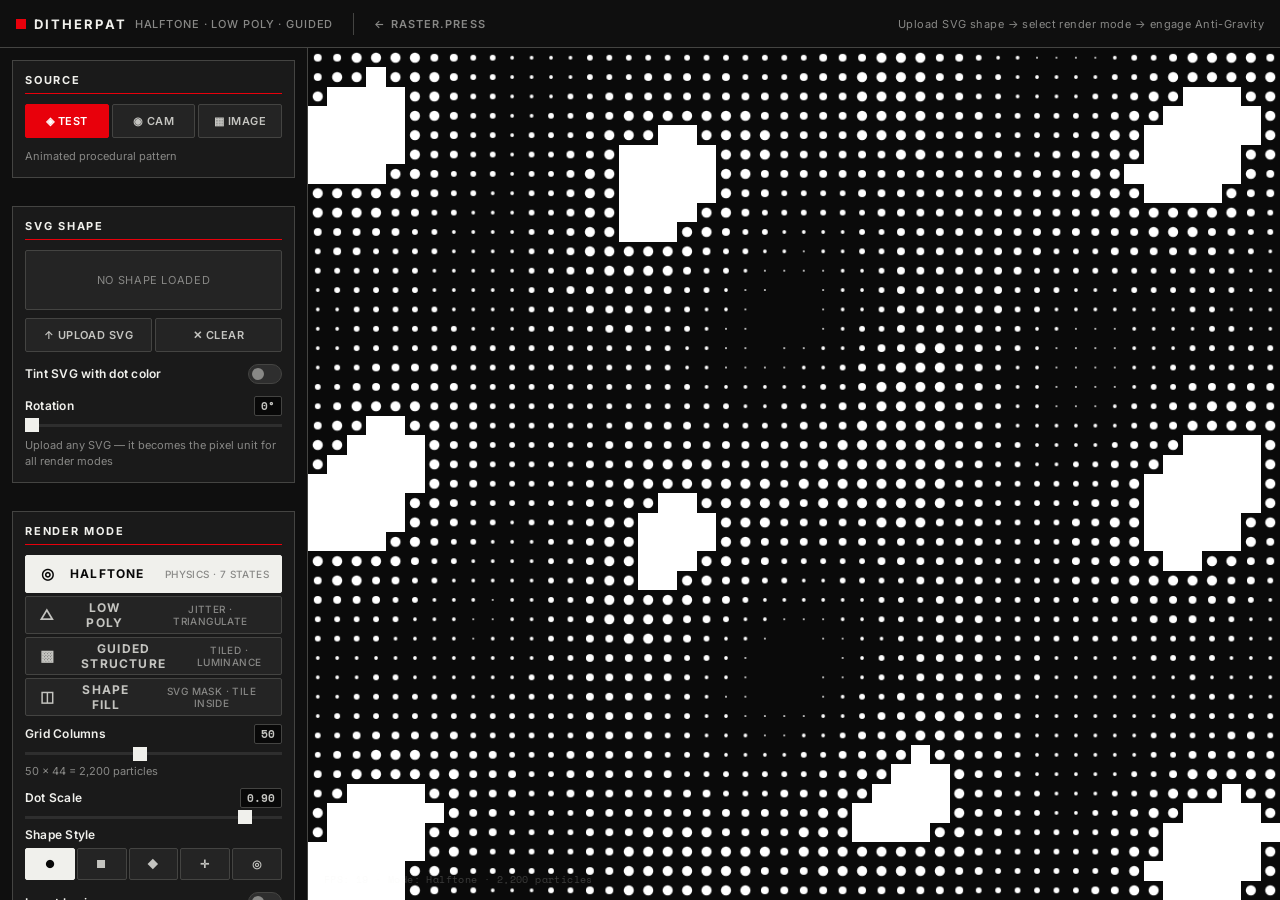
==== commit 85d7d84c: "fix: UI overhaul + remove tint-pattern toggle - Full CSS rewrite: WCAG AA contrast on all labels, ba" ====
--- a/ditherpat.html
+++ b/ditherpat.html
@@ -8,60 +8,80 @@
   <link rel="preconnect" href="https://fonts.googleapis.com">
   <link rel="preconnect" href="https://fonts.gstatic.com" crossorigin>
   <link href="https://fonts.googleapis.com/css2?family=Inter:wght@400;500;600;700&family=Space+Mono:wght@400;700&display=swap" rel="stylesheet">
-
   <style>
     *, *::before, *::after { box-sizing: border-box; margin: 0; padding: 0; }
 
     :root {
-      --ink:      #0a0a0a;
-      --ink-2:    #111111;
-      --ink-3:    #1c1c1c;
-      --ink-4:    #252525;
-      --paper:    #f4f4f0;
-      --paper-2:  #c8c8c4;
-      --paper-3:  #8a8a88;
-      --paper-4:  #3a3a38;
+      /* ── Ink scale (dark backgrounds) */
+      --ink:      #080808;
+      --ink-2:    #0f0f0f;
+      --ink-3:    #1a1a1a;
+      --ink-4:    #242424;
+      --ink-5:    #2e2e2e;
+      /* ── Paper scale (light text) */
+      --paper:    #f0f0ec;    /* primary text   — ~17:1 on ink */
+      --paper-2:  #c4c4c0;   /* secondary text  — ~8.5:1 on ink */
+      --paper-3:  #888886;   /* muted / AA min  — ~4.6:1 on ink */
+      --paper-4:  #444442;   /* borders */
+      --paper-5:  #2a2a28;   /* subtle borders */
+      /* ── Accent */
       --red:      #e8000b;
-      --red-ghost:rgba(232,0,11,0.08);
+      --red-dim:  rgba(232,0,11,0.12);
+      /* ── Type */
       --font:     'Inter', 'Helvetica Neue', Helvetica, Arial, sans-serif;
       --mono:     'Space Mono', monospace;
-      --panel-w:  288px;
-      --topbar-h: 44px;
+      /* ── Geometry */
+      --panel-w:  308px;
+      --topbar-h: 48px;
       --r1: 2px;
+      --r2: 4px;
+      /* ── Spacing (8-pt grid) */
       --g1: 4px; --g2: 8px; --g3: 12px; --g4: 16px; --g5: 20px; --g6: 24px;
-      --dur: 200ms;
+      /* ── Motion */
+      --dur: 180ms;
       --ease: cubic-bezier(0.4,0,0.2,1);
-      --t-2xs: 10px; --t-xs: 11px; --t-sm: 12px; --t-base: 13px;
-    }
-
-    html, body { height: 100%; background: var(--ink); color: var(--paper); font-family: var(--font); font-size: var(--t-base); overflow: hidden; }
-
-    /* ── Topbar ────────────────────────────────── */
+      /* ── Type scale */
+      --t-2xs: 10px; --t-xs: 11px; --t-sm: 12px; --t-base: 13px; --t-md: 14px;
+    }
+
+    html, body {
+      height: 100%; background: var(--ink); color: var(--paper);
+      font-family: var(--font); font-size: var(--t-base); overflow: hidden;
+      -webkit-font-smoothing: antialiased;
+    }
+
+    /* ══════════════════════════════════════════
+       TOPBAR
+    ══════════════════════════════════════════ */
     .topbar {
       height: var(--topbar-h);
       background: var(--ink-2);
       border-bottom: 1px solid var(--paper-4);
       display: flex; align-items: center;
-      padding: 0 var(--g4); gap: var(--g6);
+      padding: 0 var(--g4); gap: var(--g5);
       position: fixed; top: 0; left: 0; right: 0; z-index: 100;
     }
     .brand { display: flex; align-items: center; gap: var(--g2); }
     .brand-sq { width: 10px; height: 10px; background: var(--red); flex-shrink: 0; }
-    .brand-name { font-size: 13px; font-weight: 700; letter-spacing: 0.16em; text-transform: uppercase; }
+    .brand-name { font-size: var(--t-base); font-weight: 700; letter-spacing: 0.16em; text-transform: uppercase; color: var(--paper); }
     .brand-sub  { font-size: var(--t-xs); font-weight: 500; color: var(--paper-3); letter-spacing: 0.08em; text-transform: uppercase; }
-    .topbar-sep { width: 1px; height: 20px; background: var(--paper-4); }
+    .topbar-sep { width: 1px; height: 22px; background: var(--paper-4); flex-shrink: 0; }
     .topbar-back {
       font-size: var(--t-xs); font-weight: 600; color: var(--paper-3);
       text-decoration: none; letter-spacing: 0.10em; text-transform: uppercase;
       transition: color var(--dur) var(--ease);
     }
     .topbar-back:hover { color: var(--paper); }
-    .topbar-hint { margin-left: auto; font-size: var(--t-xs); color: var(--paper-4); letter-spacing: 0.04em; }
-
-    /* ── Layout ────────────────────────────────── */
+    .topbar-hint { margin-left: auto; font-size: var(--t-xs); color: var(--paper-3); letter-spacing: 0.04em; }
+
+    /* ══════════════════════════════════════════
+       LAYOUT
+    ══════════════════════════════════════════ */
     .dp-layout { display: flex; height: calc(100vh - var(--topbar-h)); margin-top: var(--topbar-h); }
 
-    /* ── Panel ─────────────────────────────────── */
+    /* ══════════════════════════════════════════
+       PANEL
+    ══════════════════════════════════════════ */
     .dp-panel {
       width: var(--panel-w); flex-shrink: 0;
       background: var(--ink-2); border-right: 1px solid var(--paper-4);
@@ -69,149 +89,188 @@
     }
     .dp-panel-scroll {
       flex: 1; overflow-y: auto; overflow-x: hidden;
-      padding: var(--g4); display: flex; flex-direction: column; gap: var(--g5);
+      padding: var(--g3); display: flex; flex-direction: column; gap: var(--g3);
+      scrollbar-width: thin; scrollbar-color: var(--paper-4) transparent;
     }
     .dp-panel-scroll::-webkit-scrollbar { width: 4px; }
     .dp-panel-scroll::-webkit-scrollbar-track { background: transparent; }
     .dp-panel-scroll::-webkit-scrollbar-thumb { background: var(--paper-4); border-radius: 2px; }
-    .panel-footer { padding: var(--g3) var(--g4); border-top: 1px solid var(--paper-4); background: var(--ink-2); }
-
-    .section-block { display: flex; flex-direction: column; gap: var(--g3); }
+    .panel-footer { padding: var(--g3); border-top: 1px solid var(--paper-4); background: var(--ink-2); }
+
+    /* ── Section block — each section lives in its own contained box */
+    .section-block {
+      display: flex; flex-direction: column; gap: var(--g2);
+      background: var(--ink-3);
+      border: 1px solid var(--paper-4);
+      padding: var(--g3);
+    }
     .section-label {
-      font-size: var(--t-xs); font-weight: 700; letter-spacing: 0.14em;
-      text-transform: uppercase; color: var(--paper-3);
-      border-bottom: 1px solid var(--red); padding-bottom: 5px;
-    }
-    .panel-divider { height: 1px; background: var(--paper-4); }
-    .control-group { display: flex; flex-direction: column; gap: 5px; }
+      font-size: var(--t-xs); font-weight: 700; letter-spacing: 0.16em;
+      text-transform: uppercase; color: var(--paper);
+      border-bottom: 1px solid var(--red); padding-bottom: 6px; margin-bottom: 2px;
+    }
+    .panel-divider { height: 1px; background: var(--paper-4); margin: 2px 0; }
+
+    /* ── Control group */
+    .control-group { display: flex; flex-direction: column; gap: 6px; }
     .control-label {
-      font-size: var(--t-xs); font-weight: 600; color: var(--paper-2);
-      letter-spacing: 0.04em; display: flex; align-items: center; gap: var(--g2);
+      font-size: var(--t-sm); font-weight: 600; color: var(--paper);
+      letter-spacing: 0.02em; display: flex; align-items: center; gap: var(--g2);
+      line-height: 1.3;
     }
     .value-badge {
-      margin-left: auto; font-family: var(--mono); font-size: 10px;
-      background: var(--ink-4); color: var(--paper-3); padding: 1px 5px;
-      border-radius: var(--r1); letter-spacing: 0;
-    }
-    .hint { font-size: 10px; color: var(--paper-4); line-height: 1.4; }
-
-    /* Slider */
+      margin-left: auto; font-family: var(--mono); font-size: var(--t-xs);
+      background: var(--ink); color: var(--paper-2);
+      padding: 2px 6px; border-radius: var(--r1);
+      border: 1px solid var(--paper-4); letter-spacing: 0;
+      flex-shrink: 0;
+    }
+    .hint { font-size: var(--t-xs); color: var(--paper-3); line-height: 1.5; margin-top: 2px; }
+
+    /* ══════════════════════════════════════════
+       SLIDER
+    ══════════════════════════════════════════ */
     .slider {
       -webkit-appearance: none; appearance: none; width: 100%;
-      height: 3px; background: var(--ink-4); border-radius: 0; outline: none; cursor: pointer;
+      height: 3px; background: var(--ink-5); border-radius: 0; outline: none; cursor: pointer;
+      margin-top: 2px;
     }
     .slider::-webkit-slider-thumb {
-      -webkit-appearance: none; width: 13px; height: 13px;
+      -webkit-appearance: none; width: 14px; height: 14px;
       background: var(--paper); border-radius: 0; cursor: pointer;
-      transition: background var(--dur) var(--ease);
-    }
-    .slider::-webkit-slider-thumb:hover { background: var(--red); }
-    .slider::-moz-range-thumb { width: 13px; height: 13px; background: var(--paper); border: none; border-radius: 0; cursor: pointer; }
-
-    /* Toggle group */
+      transition: background var(--dur) var(--ease), transform var(--dur) var(--ease);
+    }
+    .slider::-webkit-slider-thumb:hover { background: var(--red); transform: scale(1.15); }
+    .slider::-moz-range-thumb {
+      width: 14px; height: 14px; background: var(--paper);
+      border: none; border-radius: 0; cursor: pointer;
+    }
+
+    /* ══════════════════════════════════════════
+       TOGGLE GROUP (shape style)
+    ══════════════════════════════════════════ */
     .toggle-group { display: flex; gap: 2px; }
     .toggle-btn {
-      flex: 1; height: 30px;
+      flex: 1; height: 32px;
       background: var(--ink-4); border: 1px solid var(--paper-4); border-radius: var(--r1);
-      color: var(--paper-3); font-family: var(--font); font-size: var(--t-xs);
+      color: var(--paper-2); font-family: var(--font); font-size: var(--t-xs);
       font-weight: 600; letter-spacing: 0.06em; text-transform: uppercase;
       cursor: pointer; transition: all var(--dur) var(--ease);
     }
-    .toggle-btn:hover { background: var(--ink-3); color: var(--paper-2); }
+    .toggle-btn:hover { background: var(--ink-5); color: var(--paper); border-color: var(--paper-3); }
     .toggle-btn.active { background: var(--paper); border-color: var(--paper); color: var(--ink); }
 
-    /* Color swatch */
+    /* ══════════════════════════════════════════
+       COLOR SWATCH
+    ══════════════════════════════════════════ */
     .color-row { display: flex; gap: var(--g2); }
-    .color-group { flex: 1; display: flex; flex-direction: column; gap: 4px; }
+    .color-group { flex: 1; display: flex; flex-direction: column; gap: 5px; }
     .color-swatch-wrap {
       display: flex; align-items: center; gap: var(--g2);
       background: var(--ink-4); border: 1px solid var(--paper-4);
-      border-radius: var(--r1); padding: 5px 8px; cursor: pointer;
+      border-radius: var(--r1); padding: 6px 9px; cursor: pointer;
       transition: border-color var(--dur) var(--ease);
     }
-    .color-swatch-wrap:hover { border-color: var(--paper-3); }
+    .color-swatch-wrap:hover { border-color: var(--paper-2); }
     .color-input {
-      -webkit-appearance: none; width: 18px; height: 18px;
+      -webkit-appearance: none; width: 20px; height: 20px;
       border: none; padding: 0; cursor: pointer; border-radius: var(--r1); background: transparent;
     }
     .color-input::-webkit-color-swatch-wrapper { padding: 0; }
     .color-input::-webkit-color-swatch { border: none; border-radius: var(--r1); }
-    .color-hex { font-family: var(--mono); font-size: 10px; color: var(--paper-3); letter-spacing: 0; }
-
-    /* Switch */
-    .switch { display: inline-flex; cursor: pointer; }
+    .color-hex { font-family: var(--mono); font-size: var(--t-xs); color: var(--paper-2); letter-spacing: 0; }
+
+    /* ══════════════════════════════════════════
+       SWITCH TOGGLE
+    ══════════════════════════════════════════ */
+    .switch { display: inline-flex; cursor: pointer; flex-shrink: 0; }
     .switch-track {
-      width: 32px; height: 18px; background: var(--ink-4);
-      border: 1px solid var(--paper-4); border-radius: 9px;
+      width: 34px; height: 20px; background: var(--ink-5);
+      border: 1px solid var(--paper-4); border-radius: 10px;
       position: relative; transition: all var(--dur) var(--ease);
     }
     .switch-track::after {
-      content: ''; position: absolute; top: 2px; left: 2px;
+      content: ''; position: absolute; top: 3px; left: 3px;
       width: 12px; height: 12px; background: var(--paper-3);
       border-radius: 50%; transition: all var(--dur) var(--ease);
     }
     input[type="checkbox"]:checked + .switch-track { background: var(--red); border-color: var(--red); }
     input[type="checkbox"]:checked + .switch-track::after { transform: translateX(14px); background: #fff; }
     input[type="checkbox"] { display: none; }
-    .switch-row { display: flex; align-items: center; justify-content: space-between; }
-
-    /* Source / render mode buttons */
+    .switch-row {
+      display: flex; align-items: center; justify-content: space-between;
+      gap: var(--g2); min-height: 28px;
+    }
+    .switch-row .control-label { margin: 0; flex: 1; }
+
+    /* ══════════════════════════════════════════
+       SOURCE / ACTION BUTTONS
+    ══════════════════════════════════════════ */
     .source-row { display: flex; gap: 3px; flex-wrap: wrap; }
     .source-btn {
-      flex: 1; min-width: 44px; height: 32px;
+      flex: 1; min-width: 44px; height: 34px;
       background: var(--ink-4); border: 1px solid var(--paper-4); border-radius: var(--r1);
-      color: var(--paper-3); font-family: var(--font); font-size: var(--t-xs);
+      color: var(--paper-2); font-family: var(--font); font-size: var(--t-xs);
       font-weight: 600; letter-spacing: 0.04em; text-transform: uppercase;
       cursor: pointer; transition: all var(--dur) var(--ease);
       display: flex; align-items: center; justify-content: center; gap: 4px; white-space: nowrap;
     }
-    .source-btn:hover { border-color: var(--paper-3); color: var(--paper-2); }
+    .source-btn:hover { border-color: var(--paper-2); color: var(--paper); background: var(--ink-5); }
     .source-btn.active { background: var(--red); border-color: var(--red); color: #fff; }
 
-    /* SVG preview */
+    /* ══════════════════════════════════════════
+       SVG PREVIEW
+    ══════════════════════════════════════════ */
     .svg-preview {
-      width: 100%; height: 56px;
+      width: 100%; height: 60px;
       background: var(--ink-4); border: 1px solid var(--paper-4); border-radius: var(--r1);
       display: flex; align-items: center; justify-content: center;
       overflow: hidden; position: relative;
     }
     .svg-preview img { max-width: 80%; max-height: 80%; object-fit: contain; }
     .svg-preview-hint {
-      font-size: var(--t-2xs); color: var(--paper-4); letter-spacing: 0.06em; text-transform: uppercase;
+      font-size: var(--t-xs); color: var(--paper-3);
+      letter-spacing: 0.06em; text-transform: uppercase;
     }
     .svg-preview-label {
-      position: absolute; top: 4px; right: 6px;
-      font-size: var(--t-2xs); color: var(--red); font-weight: 700; letter-spacing: 0.08em;
-    }
-
-    /* Render mode toggle (3 big pills) */
+      position: absolute; top: 5px; right: 7px;
+      font-size: var(--t-xs); color: var(--red); font-weight: 700; letter-spacing: 0.08em;
+    }
+
+    /* ══════════════════════════════════════════
+       RENDER MODE BUTTONS
+    ══════════════════════════════════════════ */
     .rmode-group { display: flex; flex-direction: column; gap: 3px; }
     .rmode-btn {
-      width: 100%; height: 36px;
+      width: 100%; height: 38px;
       background: var(--ink-4); border: 1px solid var(--paper-4); border-radius: var(--r1);
-      color: var(--paper-3); font-family: var(--font); font-size: var(--t-xs);
+      color: var(--paper-2); font-family: var(--font); font-size: var(--t-sm);
       font-weight: 700; letter-spacing: 0.10em; text-transform: uppercase;
       cursor: pointer; transition: all var(--dur) var(--ease);
       display: flex; align-items: center; padding: 0 var(--g3); gap: var(--g3);
     }
-    .rmode-btn:hover { border-color: var(--paper-3); color: var(--paper-2); background: var(--ink-3); }
+    .rmode-btn:hover { border-color: var(--paper-2); color: var(--paper); background: var(--ink-5); }
     .rmode-btn.active { background: var(--paper); border-color: var(--paper); color: var(--ink); }
-    .rmode-icon { font-size: 14px; width: 18px; text-align: center; flex-shrink: 0; }
-    .rmode-desc { font-size: 9px; font-weight: 500; letter-spacing: 0.04em; opacity: 0.7; margin-left: auto; }
-
-    /* Sub-controls expand */
+    .rmode-icon { font-size: 15px; width: 20px; text-align: center; flex-shrink: 0; }
+    .rmode-desc { font-size: var(--t-2xs); font-weight: 500; letter-spacing: 0.04em; color: var(--paper-3); margin-left: auto; }
+
+    /* ══════════════════════════════════════════
+       SUB-CONTROLS (collapsible)
+    ══════════════════════════════════════════ */
     .sub-controls {
       overflow: hidden; max-height: 0; opacity: 0;
-      transition: max-height 400ms var(--ease), opacity 300ms var(--ease);
-      display: flex; flex-direction: column; gap: var(--g3);
-    }
-    .sub-controls.visible { max-height: 500px; opacity: 1; }
-
-    /* ── Anti-Gravity Button ────────────────────── */
+      transition: max-height 420ms var(--ease), opacity 280ms var(--ease);
+      display: flex; flex-direction: column; gap: var(--g2);
+    }
+    .sub-controls.visible { max-height: 1400px; opacity: 1; }
+
+    /* ══════════════════════════════════════════
+       ANTI-GRAVITY BUTTON
+    ══════════════════════════════════════════ */
     .ag-toggle {
       width: 100%; height: 52px;
       background: var(--ink-4); border: 2px solid var(--paper-4); border-radius: var(--r1);
-      color: var(--paper-3); font-family: var(--font); font-size: 13px;
+      color: var(--paper-2); font-family: var(--font); font-size: var(--t-base);
       font-weight: 700; letter-spacing: 0.16em; text-transform: uppercase;
       cursor: pointer; display: flex; align-items: center; justify-content: center; gap: var(--g3);
       transition: all 300ms var(--ease); position: relative; overflow: hidden;
@@ -221,7 +280,7 @@
       background: var(--red); opacity: 0; transition: opacity 300ms var(--ease);
     }
     .ag-toggle:hover { border-color: var(--red); color: var(--paper); }
-    .ag-toggle:hover::before { opacity: 0.08; }
+    .ag-toggle:hover::before { opacity: 0.12; }
     .ag-toggle.active { border-color: var(--red); color: #fff; animation: ag-pulse 2s ease-in-out infinite; }
     .ag-toggle.active::before { opacity: 1; }
     .ag-toggle .ag-icon { font-size: 18px; position: relative; }
@@ -231,13 +290,15 @@
     @keyframes ag-pulse { 0%,100% { box-shadow: 0 0 0 0 rgba(232,0,11,0.4); } 50% { box-shadow: 0 0 0 8px rgba(232,0,11,0); } }
     @keyframes float-icon { 0%,100% { transform: translateY(0); } 50% { transform: translateY(-4px); } }
 
-    /* ── Canvas area ───────────────────────────── */
+    /* ══════════════════════════════════════════
+       CANVAS AREA
+    ══════════════════════════════════════════ */
     .dp-canvas-area { flex: 1; position: relative; overflow: hidden; background: #000; }
     #dp-canvas { display: block; width: 100%; height: 100%; cursor: crosshair; }
 
     .dp-stats {
       position: absolute; bottom: var(--g3); left: var(--g4);
-      font-family: var(--mono); font-size: 10px; color: rgba(244,244,240,0.25);
+      font-family: var(--mono); font-size: 10px; color: rgba(240,240,236,0.22);
       letter-spacing: 0.04em; pointer-events: none; line-height: 1.7;
     }
 
@@ -251,38 +312,52 @@
     .dp-mode-badge.visible { opacity: 1; animation: blink-badge 1.5s step-end infinite; }
     @keyframes blink-badge { 0%,100% { opacity: 1; } 50% { opacity: 0.2; } }
 
-    /* LP regenerate button */
+    /* ══════════════════════════════════════════
+       SMALL / SECONDARY BUTTONS
+    ══════════════════════════════════════════ */
     .btn-sm {
-      height: 30px; width: 100%;
-      background: transparent; border: 1px dashed var(--paper-4); border-radius: var(--r1);
-      color: var(--paper-3); font-family: var(--font); font-size: var(--t-xs);
+      height: 32px; width: 100%;
+      background: var(--ink-4); border: 1px dashed var(--paper-4); border-radius: var(--r1);
+      color: var(--paper-2); font-family: var(--font); font-size: var(--t-xs);
       font-weight: 600; letter-spacing: 0.08em; text-transform: uppercase;
       cursor: pointer; transition: all var(--dur) var(--ease);
     }
-    .btn-sm:hover { border-color: var(--paper-2); color: var(--paper); border-style: solid; background: var(--ink-3); }
-
-    /* Export btn */
+    .btn-sm:hover { border-color: var(--paper-2); color: var(--paper); border-style: solid; background: var(--ink-5); }
+
+    /* ══════════════════════════════════════════
+       EXPORT BUTTONS — fully visible at rest
+    ══════════════════════════════════════════ */
     .btn-export {
-      width: 100%; height: 36px;
-      background: transparent; border: 1px solid var(--paper-4); border-radius: var(--r1);
-      color: var(--paper-3); font-family: var(--font); font-size: var(--t-xs);
+      width: 100%; height: 38px;
+      background: var(--ink-4); border: 1px solid var(--paper-3); border-radius: var(--r1);
+      color: var(--paper); font-family: var(--font); font-size: var(--t-sm);
       font-weight: 700; letter-spacing: 0.10em; text-transform: uppercase;
       cursor: pointer; transition: all var(--dur) var(--ease);
     }
-    .btn-export:hover { border-color: var(--paper-2); color: var(--paper); background: var(--ink-3); }
-
+    .btn-export:hover { border-color: var(--paper); background: var(--ink-5); }
+    .btn-export:active { background: var(--red); border-color: var(--red); }
+
+    /* ══════════════════════════════════════════
+       TOAST
+    ══════════════════════════════════════════ */
     .dp-toast {
       position: fixed; bottom: var(--g5); left: 50%;
-      transform: translateX(-50%) translateY(20px);
+      transform: translateX(-50%) translateY(16px);
       background: var(--paper); color: var(--ink);
       font-size: var(--t-xs); font-weight: 700; letter-spacing: 0.08em; text-transform: uppercase;
       padding: var(--g2) var(--g5); border-radius: var(--r1);
-      opacity: 0; pointer-events: none; transition: all 260ms var(--ease); z-index: 999;
+      opacity: 0; pointer-events: none; transition: all 240ms var(--ease); z-index: 999;
     }
     .dp-toast.show { opacity: 1; transform: translateX(-50%) translateY(0); }
 
+    /* ══════════════════════════════════════════
+       HIDDEN INPUTS
+    ══════════════════════════════════════════ */
     #img-file-input, #svg-file-input, #sf-pattern-input, #sf-body-input { display: none; }
 
+    /* ══════════════════════════════════════════
+       REDUCED MOTION
+    ══════════════════════════════════════════ */
     @media (prefers-reduced-motion: reduce) {
       *, *::before, *::after { animation: none !important; transition-duration: 0.01ms !important; }
     }
@@ -580,13 +655,7 @@
             </label>
           </div>
 
-          <div class="switch-row">
-            <span class="control-label">Tint pattern with dot color</span>
-            <label class="switch">
-              <input type="checkbox" id="sf-tint-pattern" checked>
-              <span class="switch-track"></span>
-            </label>
-          </div>
+
 
           <p class="hint">Pattern color = Shape color in Color panel<br>Body BG picks are above</p>
         </div>
@@ -2205,7 +2274,7 @@
     $('sf-body-opacity-group').style.display = e.target.checked ? '' : 'none';
   });
   $('sf-tint-body').addEventListener('change',    e => engine.sfTintBody    = e.target.checked);
-  $('sf-tint-pattern').addEventListener('change', e => engine.sfTintPattern = e.target.checked);
+
 
 
   /* ── Physics ────────────────────────────────── */
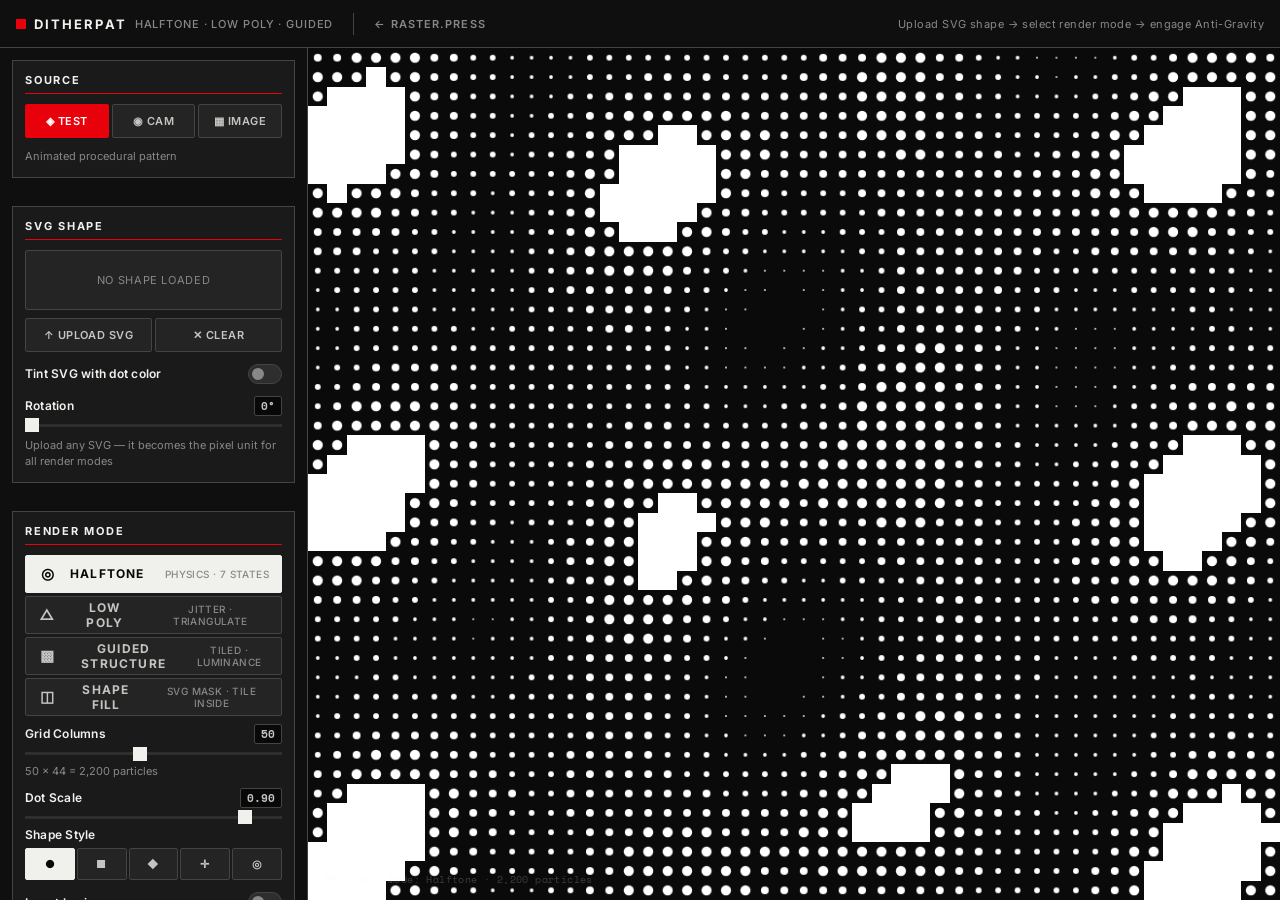
==== commit 9e5f11e9: "feat: restore Tint pattern with dot color toggle" ====
--- a/ditherpat.html
+++ b/ditherpat.html
@@ -655,7 +655,13 @@
             </label>
           </div>
 
-
+          <div class="switch-row">
+            <span class="control-label">Tint pattern with dot color</span>
+            <label class="switch">
+              <input type="checkbox" id="sf-tint-pattern" checked>
+              <span class="switch-track"></span>
+            </label>
+          </div>
 
           <p class="hint">Pattern color = Shape color in Color panel<br>Body BG picks are above</p>
         </div>
@@ -2274,6 +2280,7 @@
     $('sf-body-opacity-group').style.display = e.target.checked ? '' : 'none';
   });
   $('sf-tint-body').addEventListener('change',    e => engine.sfTintBody    = e.target.checked);
+  $('sf-tint-pattern').addEventListener('change', e => engine.sfTintPattern = e.target.checked);
 
 
 
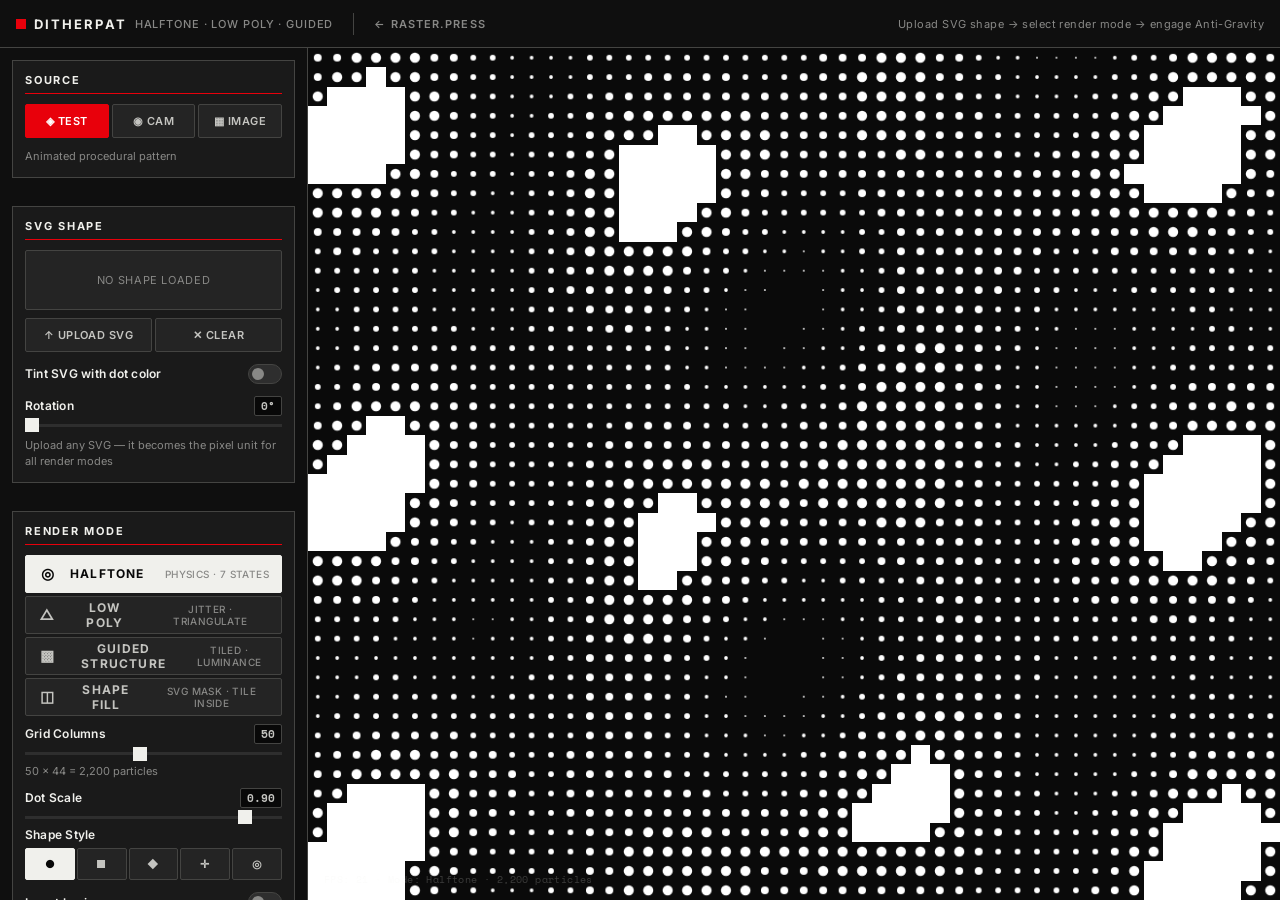
==== commit a443ab70: "fix: true vector SVG export — no more rasterized image elements All four render modes now export gen" ====
--- a/ditherpat.html
+++ b/ditherpat.html
@@ -1427,103 +1427,91 @@
   }
 
   async loadSFPatternSVG(file) {
+    const [svgText, dataURL] = await Promise.all([
+      file.text(),
+      new Promise((res, rej) => { const r = new FileReader(); r.onload = e => res(e.target.result); r.onerror = rej; r.readAsDataURL(file); })
+    ]);
     return new Promise((resolve, reject) => {
-      const reader = new FileReader();
-      reader.onload = e => {
-        const img = new Image();
-        img.onload = () => { this.sfPatternSVG = img; this.sfPatternDataURL = e.target.result; resolve(img); };
-        img.onerror = reject;
-        img.src = e.target.result;
+      const img = new Image();
+      img.onload = () => {
+        img._rawText = svgText;           // keep raw SVG for vector export
+        this.sfPatternSVG    = img;
+        this.sfPatternDataURL = dataURL;
+        resolve(img);
       };
-      reader.onerror = reject;
-      reader.readAsDataURL(file);
+      img.onerror = reject;
+      img.src = dataURL;
     });
   }
 
   async loadSFBodySVG(file) {
+    const [svgText, dataURL] = await Promise.all([
+      file.text(),
+      new Promise((res, rej) => { const r = new FileReader(); r.onload = e => res(e.target.result); r.onerror = rej; r.readAsDataURL(file); })
+    ]);
     return new Promise((resolve, reject) => {
-      const reader = new FileReader();
-      reader.onload = e => {
-        const img = new Image();
-        img.onload = () => {
-          this.sfBodySVG    = img;
-          this.sfBodyDataURL = e.target.result;
-          this._rasterizeBodySVG();
-          resolve(img);
-        };
-        img.onerror = reject;
-        img.src = e.target.result;
+      const img = new Image();
+      img.onload = () => {
+        img._rawText = svgText;           // keep raw SVG for vector export
+        this.sfBodySVG     = img;
+        this.sfBodyDataURL = dataURL;
+        this._rasterizeBodySVG();
+        resolve(img);
       };
-      reader.onerror = reject;
-      reader.readAsDataURL(file);
+      img.onerror = reject;
+      img.src = dataURL;
     });
   }
 
   /**
-   * SVG Export — Shape Fill mode.
+   * SVG Export — Shape Fill mode (fully vector).
    *
-   * IMPORTANT: Browsers block "SVG-inside-SVG" via data: URLs for security
-   * (the embedded <image href="data:image/svg+xml;..."> renders as nothing).
-   * Fix: pre-rasterize both SVGs to PNG on temporary canvases — with tinting
-   * already baked in — then embed those PNG data URLs instead.
+   * Body SVG  → <symbol id="dp-sf-body"> + <use> covering full canvas
+   * Pattern SVG → <symbol id="dp-sf-pat"> + grid of <use> elements clipped to body
+   * Tinting   → feFlood filter applied to <use> elements (no rasterization)
    */
   _svgExportShapeFill(lines, cw, ch) {
     const f = n => n.toFixed(2);
 
-    /* ── 1. Pre-rasterize body SVG → PNG (tinting baked in) ── */
-    let bodyPNG = null;
-    if (this.sfBodySVG) {
-      const res  = this.sfBodyRes * 2;                    // 1024 px — high enough for sharp export
-      const bTmp = document.createElement('canvas');
-      bTmp.width = res; bTmp.height = res;
-      const bCtx = bTmp.getContext('2d');
-      bCtx.drawImage(this.sfBodySVG, 0, 0, res, res);
-      if (this.sfTintBody) {
-        bCtx.globalCompositeOperation = 'source-atop';
-        bCtx.globalAlpha = this.sfBodyOpacity;            // bake opacity into the PNG
-        bCtx.fillStyle   = this.sfBodyColor;
-        bCtx.fillRect(0, 0, res, res);
-        bCtx.globalCompositeOperation = 'source-over';
-        bCtx.globalAlpha = 1;
+    /* ── 1. Body layer ── */
+    if (this.sfShowBody && this.sfBodySVG) {
+      const opAttr = this.sfBodyOpacity < 1 ? ` opacity="${this.sfBodyOpacity.toFixed(2)}"` : '';
+      if (this.sfBodySVG._rawText) {
+        // Vector body: use the #dp-sf-body symbol defined in <defs>
+        const tintFilt = this.sfTintBody
+          ? ` filter="url(#dp-sf-body-tint)"`
+          : '';
+        // Inline body-tint filter if needed (separate id from pattern tint)
+        if (this.sfTintBody) {
+          lines.push(`<defs><filter id="dp-sf-body-tint"><feFlood flood-color="${this.sfBodyColor}" result="c"/><feComposite in="c" in2="SourceGraphic" operator="in"/></filter></defs>`);
+        }
+        lines.push(`<use href="#dp-sf-body" x="0" y="0" width="${cw}" height="${ch}"${tintFilt}${opAttr}/>`);
+      } else {
+        // Fallback: rasterized PNG (old behavior for non-text-loaded bodies)
+        const bTmp = document.createElement('canvas');
+        bTmp.width = cw; bTmp.height = ch;
+        const bCtx = bTmp.getContext('2d');
+        bCtx.drawImage(this.sfBodySVG, 0, 0, cw, ch);
+        if (this.sfTintBody) {
+          bCtx.globalCompositeOperation = 'source-atop';
+          bCtx.fillStyle = this.sfBodyColor;
+          bCtx.fillRect(0, 0, cw, ch);
+        }
+        const opAttrFb = this.sfBodyOpacity < 1 ? ` opacity="${this.sfBodyOpacity.toFixed(2)}"` : '';
+        lines.push(`<image href="${bTmp.toDataURL('image/png')}" x="0" y="0" width="${cw}" height="${ch}"${opAttrFb}/>`);
       }
-      bodyPNG = bTmp.toDataURL('image/png');
-    }
-
-    /* ── 2. Pre-rasterize pattern SVG → PNG (rotation + tinting baked in) ── */
-    let patternPNG = null;
-    if (this.sfPatternSVG) {
-      const res  = 256;
-      const pTmp = document.createElement('canvas');
-      pTmp.width = res; pTmp.height = res;
-      const pCtx = pTmp.getContext('2d');
-      pCtx.translate(res * 0.5, res * 0.5);
-      if (this.sfPatternRotation) pCtx.rotate(this.sfPatternRotation * Math.PI / 180);
-      pCtx.drawImage(this.sfPatternSVG, -res * 0.5, -res * 0.5, res, res);
-      if (this.sfTintPattern) {
-        pCtx.globalCompositeOperation = 'source-atop';
-        pCtx.fillStyle = this.dotColor;
-        pCtx.fillRect(-res * 0.5, -res * 0.5, res, res);
-        pCtx.globalCompositeOperation = 'source-over';
-      }
-      patternPNG = pTmp.toDataURL('image/png');
-    }
-
-    /* ── 3. Emit body layer ── */
-    if (this.sfShowBody && bodyPNG) {
-      // Opacity was baked into the PNG if tintBody; keep raw opacity only when not tinting
-      const opAttr = (!this.sfTintBody && this.sfBodyOpacity < 1)
-        ? ` opacity="${this.sfBodyOpacity.toFixed(2)}"` : '';
-      lines.push(`<image href="${bodyPNG}" x="0" y="0" width="${cw}" height="${ch}"${opAttr}/>`);
-    }
-
-    if (!this.sfBodyData) return;   // body mask not ready — nothing to tile
-
-    /* ── 4. Grid of pattern tiles ── */
-    const cols  = this.sfGridCols;
-    const rows  = Math.max(1, Math.round(cols * ch / cw));
-    const cellW = cw / cols;
-    const cellH = ch / rows;
+    }
+
+    if (!this.sfBodyData) return;   // body mask not ready
+
+    /* ── 2. Grid of pattern tiles ── */
+    const cols   = this.sfGridCols;
+    const rows   = Math.max(1, Math.round(cols * ch / cw));
+    const cellW  = cw / cols;
+    const cellH  = ch / rows;
     const opAttr = this.dotOpacity < 1 ? ` opacity="${this.dotOpacity.toFixed(2)}"` : '';
+    const tintFilt = (this.sfTintPattern && this.sfPatternSVG) ? ' filter="url(#dp-sf-tint)"' : '';
+    const fillAttr = (!this.sfPatternSVG) ? ` fill="${this.dotColor}"` : '';
 
     const shapes = [];
     for (let r = 0; r < rows; r++) {
@@ -1537,11 +1525,14 @@
         const sx = px - sw * 0.5;
         const sy = py - sh * 0.5;
 
-        if (patternPNG) {
-          // PNG already has tinting baked in — no filter needed
-          shapes.push(`<image href="${patternPNG}" x="${f(sx)}" y="${f(sy)}" width="${f(sw)}" height="${f(sh)}"/>`);
+        if (this.sfPatternSVG) {
+          // Vector: <use> referencing the #dp-sf-pat symbol in <defs>
+          const rotAttr = this.sfPatternRotation
+            ? ` transform="rotate(${this.sfPatternRotation},${f(px)},${f(py)})"`
+            : '';
+          shapes.push(`<use href="#dp-sf-pat" x="${f(sx)}" y="${f(sy)}" width="${f(sw)}" height="${f(sh)}"${tintFilt}${rotAttr}/>`);
         } else {
-          // Fallback: circle shape
+          // Fallback: built-in circle
           const r2 = Math.min(cellW, cellH) * 0.5 * this.sfPatternScale;
           shapes.push(`<circle cx="${f(px)}" cy="${f(py)}" r="${f(r2)}"/>`);
         }
@@ -1549,9 +1540,6 @@
     }
 
     if (shapes.length > 0) {
-      // For PNG tiles: wrap in group with dotOpacity only (tinting already baked in)
-      // For circle fallback: also add fill color
-      const fillAttr = patternPNG ? '' : ` fill="${this.dotColor}"`;
       lines.push(`<g${fillAttr}${opAttr}>${shapes.join('')}</g>`);
     }
   }
@@ -1715,28 +1703,35 @@
 
   /** Load SVG file and use it as the shape unit. */
   async loadSVGShape(file) {
+    // Read raw SVG text (for vector export) and data-URL (for canvas) in parallel
+    const [svgText, dataURL] = await Promise.all([
+      file.text(),
+      new Promise((res, rej) => {
+        const r = new FileReader();
+        r.onload  = e => res(e.target.result);
+        r.onerror = rej;
+        r.readAsDataURL(file);
+      })
+    ]);
     return new Promise((resolve, reject) => {
-      const reader = new FileReader();
-      reader.onload = e => {
-        const img = new Image();
-        img.onload  = () => {
-          this.svgImage   = img;
-          this.svgDataURL = e.target.result;
-          this.svgCache.clear();
-          this._lpDirty = true;
-          resolve(img);
-        };
-        img.onerror = reject;
-        img.src = e.target.result;
+      const img = new Image();
+      img.onload = () => {
+        this.svgImage   = img;
+        this.svgDataURL = dataURL;
+        this.svgRawText = svgText;   // raw SVG markup — used for true vector export
+        this.svgCache.clear();
+        this._lpDirty = true;
+        resolve(img);
       };
-      reader.onerror = reject;
-      reader.readAsDataURL(file);
+      img.onerror = reject;
+      img.src = dataURL;
     });
   }
 
   clearSVGShape() {
     this.svgImage   = null;
     this.svgDataURL = null;
+    this.svgRawText = null;
     this.svgCache.clear();
     this._lpDirty = true;
   }
@@ -1792,19 +1787,69 @@
     const ch      = this.canvas.height;
     const imgData = this._sampleSource();
     const lines   = [];
+    const f       = n => n.toFixed(2);
 
     lines.push(`<?xml version="1.0" encoding="UTF-8"?>`);
-    lines.push(`<svg xmlns="http://www.w3.org/2000/svg" xmlns:xlink="http://www.w3.org/1999/xlink" viewBox="0 0 ${cw} ${ch}" width="${cw}" height="${ch}">`);
-
-    // Defs: tint filter for uploaded SVG shapes
-    const needsTint = (this.svgImage && this.tintSVG);
-    const needsSFTint = (this.renderMode === 'shapefill' && this.sfPatternSVG && this.sfTintPattern);
-    if (needsTint || needsSFTint) {
-      const defs = [];
-      if (needsTint)   defs.push(`<filter id="dp-tint"><feFlood flood-color="${this.dotColor}" result="c"/><feComposite in="c" in2="SourceGraphic" operator="in"/></filter>`);
-      if (needsSFTint) defs.push(`<filter id="dp-sf-tint"><feFlood flood-color="${this.dotColor}" result="c"/><feComposite in="c" in2="SourceGraphic" operator="in"/></filter>`);
-      lines.push(`<defs>${defs.join('')}</defs>`);
-    }
+    lines.push(`<svg xmlns="http://www.w3.org/2000/svg" viewBox="0 0 ${cw} ${ch}" width="${cw}" height="${ch}">`);
+
+    /* ── <defs> block ─────────────────────────────────────────────
+       • Tint filter(s)  – feFlood + composite
+       • #dp-shape       – uploaded halftone/guided SVG as a symbol
+       • #dp-sf-pattern  – uploaded shape-fill pattern SVG as symbol
+       • #dp-sf-body     – uploaded shape-fill body SVG as symbol
+    ─────────────────────────────────────────────────────────────── */
+    const defs = [];
+
+    // Helper: extract inner SVG content from raw text, strip outer <svg> wrapper
+    const svgInner = rawText => {
+      if (!rawText) return '';
+      // Remove XML declaration and strip outer <svg …> … </svg> wrapper
+      return rawText
+        .replace(/<\?xml[^>]*\?>/i, '')
+        .replace(/<!--[\s\S]*?-->/g, '')
+        .trim()
+        .replace(/^<svg[^>]*>/i, '')
+        .replace(/<\/svg>\s*$/i, '')
+        .trim();
+    };
+
+    // Tint filter for halftone/guided shape SVG
+    const hasSVGShape   = !!(this.svgImage && this.svgRawText);
+    const hasSFPattern  = (this.renderMode === 'shapefill' && this.sfPatternSVG);
+    const hasSFBody     = (this.renderMode === 'shapefill' && this.sfBodySVG);
+    const needsShapeTint = hasSVGShape && this.tintSVG;
+    const needsSFTint    = hasSFPattern && this.sfTintPattern;
+
+    if (needsShapeTint) {
+      defs.push(`<filter id="dp-tint"><feFlood flood-color="${this.dotColor}" result="c"/><feComposite in="c" in2="SourceGraphic" operator="in"/></filter>`);
+    }
+    if (needsSFTint) {
+      defs.push(`<filter id="dp-sf-tint"><feFlood flood-color="${this.dotColor}" result="c"/><feComposite in="c" in2="SourceGraphic" operator="in"/></filter>`);
+    }
+
+    // Shape symbol (halftone / guided / low-poly custom shape)
+    if (hasSVGShape) {
+      // Parse viewBox from raw SVG to set symbol viewBox
+      const vbMatch = this.svgRawText.match(/viewBox=["']([^"']+)["']/i);
+      const vbAttr  = vbMatch ? ` viewBox="${vbMatch[1]}"` : ' viewBox="0 0 100 100"';
+      defs.push(`<symbol id="dp-shape"${vbAttr} preserveAspectRatio="xMidYMid meet">${svgInner(this.svgRawText)}</symbol>`);
+    }
+
+    // Shape-fill pattern symbol
+    if (hasSFPattern && this.sfPatternSVG._rawText) {
+      const vbMatch = this.sfPatternSVG._rawText.match(/viewBox=["']([^"']+)["']/i);
+      const vbAttr  = vbMatch ? ` viewBox="${vbMatch[1]}"` : ' viewBox="0 0 100 100"';
+      defs.push(`<symbol id="dp-sf-pat"${vbAttr} preserveAspectRatio="xMidYMid meet">${svgInner(this.sfPatternSVG._rawText)}</symbol>`);
+    }
+
+    // Shape-fill body symbol
+    if (hasSFBody && this.sfBodySVG._rawText) {
+      const vbMatch = this.sfBodySVG._rawText.match(/viewBox=["']([^"']+)["']/i);
+      const vbAttr  = vbMatch ? ` viewBox="${vbMatch[1]}"` : ' viewBox="0 0 100 100"';
+      defs.push(`<symbol id="dp-sf-body"${vbAttr} preserveAspectRatio="xMidYMid meet">${svgInner(this.sfBodySVG._rawText)}</symbol>`);
+    }
+
+    if (defs.length) lines.push(`<defs>${defs.join('')}</defs>`);
 
     // Background rectangle
     lines.push(`<rect width="${cw}" height="${ch}" fill="${this.bgColor}"/>`);
@@ -1839,16 +1884,17 @@
     const hw    = cellW * 0.5, hh = cellH * 0.5;
     const f     = n => n.toFixed(2);
 
-    // Uploaded SVG shape → <image> element
+    // Uploaded SVG shape → <use href="#dp-shape"> (true vector via symbol defined in <defs>)
     if (this.svgImage) {
       const sz   = (state < 6 ? frac : 1) * this.dotScale;
       const sw   = cellW * sz, sh = cellH * sz;
       const sx   = cx - sw * 0.5, sy = cy - sh * 0.5;
       const filt = this.tintSVG ? ' filter="url(#dp-tint)"' : '';
-      return `<image href="${this.svgDataURL}" x="${f(sx)}" y="${f(sy)}" width="${f(sw)}" height="${f(sh)}"${filt}/>`;
-    }
-
-    // Built-in shapes
+      const rot  = this.svgRotation ? ` transform="rotate(${this.svgRotation},${f(cx)},${f(cy)})"` : '';
+      return `<use href="#dp-shape" x="${f(sx)}" y="${f(sy)}" width="${f(sw)}" height="${f(sh)}"${filt}${rot}/>`;
+    }
+
+    // Built-in shapes (already vector — no change)
     switch (this.shapeStyle) {
       case 'circle':
         if (state === 6) return `<rect x="${f(cx-hw)}" y="${f(cy-hh)}" width="${f(cellW)}" height="${f(cellH)}"/>`;
@@ -1871,7 +1917,6 @@
       case 'ring': {
         if (state === 6) return `<rect x="${f(cx-hw)}" y="${f(cy-hh)}" width="${f(cellW)}" height="${f(cellH)}"/>`;
         if (state <= 1)  return `<circle cx="${f(cx)}" cy="${f(cy)}" r="${f(r)}"/>`;
-        // Donut: outer circle + inner circle filled with bg color
         const inner = Math.max(0, r * (1 - frac * 0.6));
         return `<circle cx="${f(cx)}" cy="${f(cy)}" r="${f(r)}"/>` +
                `<circle cx="${f(cx)}" cy="${f(cy)}" r="${f(inner)}" fill="${this.bgColor}"/>`;
@@ -1924,13 +1969,14 @@
         opAttr = ` opacity="${(lum / 255 * this.dotOpacity).toFixed(2)}"`;
       }
 
-      // If custom SVG shape: clip triangle region and draw image inside
+      // Custom SVG shape: clip triangle, fill with vector <use> of #dp-shape
       if (this.svgImage) {
         const clipId = `cl${i}`;
-        const pts = `${f(a.x)},${f(a.y)} ${f(b.x)},${f(b.y)} ${f(c.x)},${f(c.y)}`;
-        const filt = this.tintSVG ? ` filter="url(#dp-tint)"` : '';
+        const pts    = `${f(a.x)},${f(a.y)} ${f(b.x)},${f(b.y)} ${f(c.x)},${f(c.y)}`;
+        const filt   = this.tintSVG ? ` filter="url(#dp-tint)"` : '';
         lines.push(`<clipPath id="${clipId}"><polygon points="${pts}"/></clipPath>`);
-        lines.push(`<image href="${this.svgDataURL}" x="0" y="0" width="${cw}" height="${ch}" clip-path="url(#${clipId})"${filt}${opAttr}/>`);
+        // Tile the symbol across the full canvas, clipped to triangle
+        lines.push(`<use href="#dp-shape" x="0" y="0" width="${cw}" height="${ch}" clip-path="url(#${clipId})"${filt}${opAttr}/>`);
         if (this.lpShowEdges) {
           lines.push(`<polygon points="${pts}" fill="none" stroke="${this.bgColor}" stroke-width="0.5"/>`);
         }
@@ -1983,7 +2029,8 @@
         let shapeEl;
         if (this.svgImage) {
           const filt = this.tintSVG ? ' filter="url(#dp-tint)"' : '';
-          shapeEl = `<image href="${this.svgDataURL}" x="${f(-hw)}" y="${f(-hh)}" width="${f(hw*2)}" height="${f(hh*2)}"${filt}/>`;
+          // <use> references the #dp-shape symbol — true vector, no raster
+          shapeEl = `<use href="#dp-shape" x="${f(-hw)}" y="${f(-hh)}" width="${f(hw*2)}" height="${f(hh*2)}"${filt}/>`;
         } else {
           shapeEl = this._svgBuiltinLocal(hw, hh);
         }
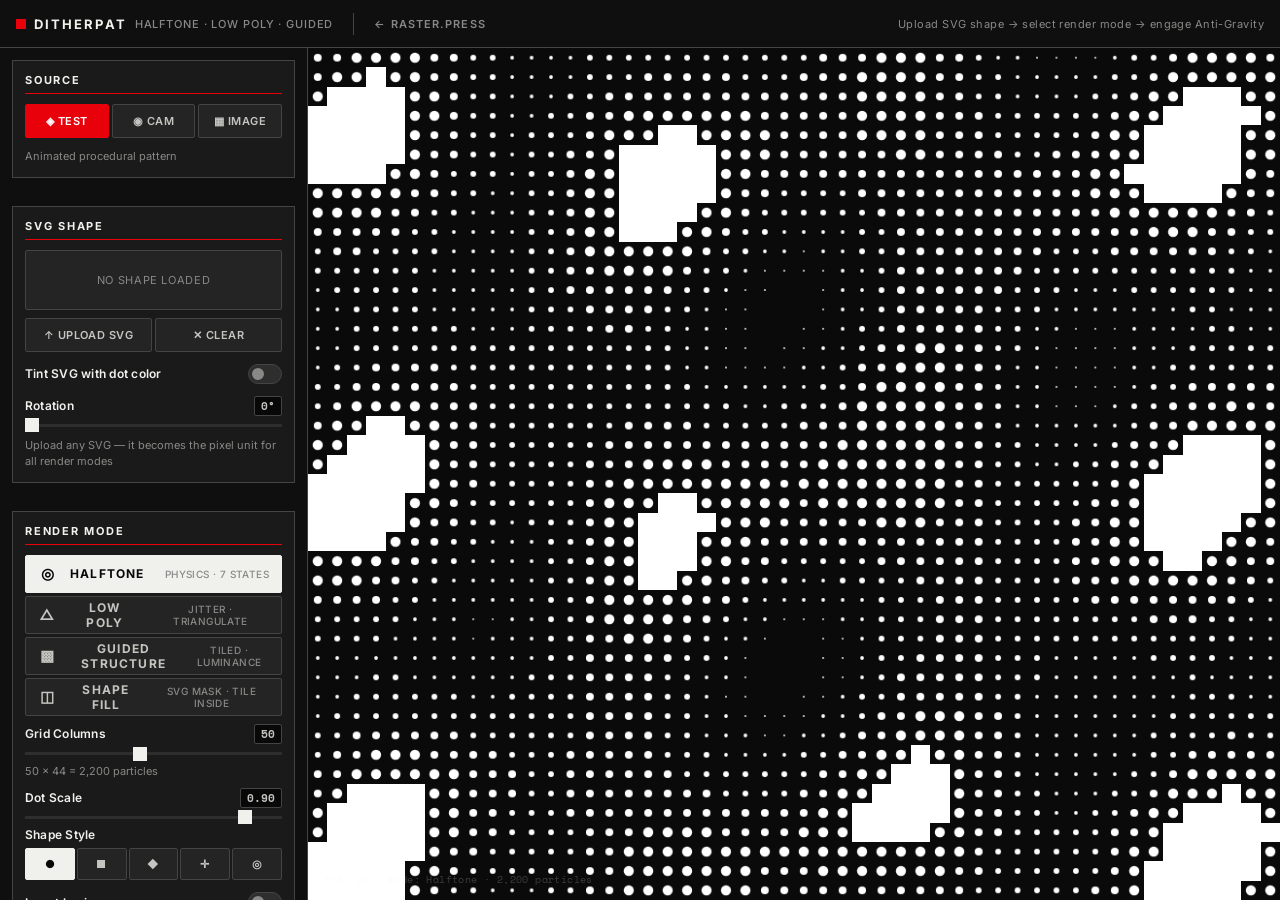
==== commit b8e399e4: "fix: correct vector SVG export scaling — use explicit transform instead of width/height on use Root " ====
--- a/ditherpat.html
+++ b/ditherpat.html
@@ -1477,15 +1477,15 @@
     if (this.sfShowBody && this.sfBodySVG) {
       const opAttr = this.sfBodyOpacity < 1 ? ` opacity="${this.sfBodyOpacity.toFixed(2)}"` : '';
       if (this.sfBodySVG._rawText) {
-        // Vector body: use the #dp-sf-body symbol defined in <defs>
-        const tintFilt = this.sfTintBody
-          ? ` filter="url(#dp-sf-body-tint)"`
-          : '';
-        // Inline body-tint filter if needed (separate id from pattern tint)
+        // Vector body: use the #dp-sf-body group defined in <defs> with explicit scale
+        const tintFilt = this.sfTintBody ? ` filter="url(#dp-sf-body-tint)"` : '';
         if (this.sfTintBody) {
           lines.push(`<defs><filter id="dp-sf-body-tint"><feFlood flood-color="${this.sfBodyColor}" result="c"/><feComposite in="c" in2="SourceGraphic" operator="in"/></filter></defs>`);
         }
-        lines.push(`<use href="#dp-sf-body" x="0" y="0" width="${cw}" height="${ch}"${tintFilt}${opAttr}/>`);
+        // Scale body SVG from natural dims to canvas size
+        const [nw, nh] = this._exportBodyDims || [cw, ch];
+        const scaleX = (cw / nw).toFixed(4), scaleY = (ch / nh).toFixed(4);
+        lines.push(`<use href="#dp-sf-body" transform="scale(${scaleX},${scaleY})"${tintFilt}${opAttr}/>`);
       } else {
         // Fallback: rasterized PNG (old behavior for non-text-loaded bodies)
         const bTmp = document.createElement('canvas');
@@ -1525,12 +1525,20 @@
         const sx = px - sw * 0.5;
         const sy = py - sh * 0.5;
 
-        if (this.sfPatternSVG) {
-          // Vector: <use> referencing the #dp-sf-pat symbol in <defs>
-          const rotAttr = this.sfPatternRotation
-            ? ` transform="rotate(${this.sfPatternRotation},${f(px)},${f(py)})"`
-            : '';
-          shapes.push(`<use href="#dp-sf-pat" x="${f(sx)}" y="${f(sy)}" width="${f(sw)}" height="${f(sh)}"${tintFilt}${rotAttr}/>`);
+        if (this.sfPatternSVG && this._exportPatDims) {
+          // Vector: explicit transform scale from natural dims to display size
+          const [nw, nh] = this._exportPatDims;
+          let xfm;
+          if (this.sfPatternRotation) {
+            // Rotate around tile center, then position
+            xfm = `translate(${f(px)},${f(py)}) rotate(${this.sfPatternRotation}) translate(${f(-sw*0.5)},${f(-sh*0.5)}) scale(${f(sw/nw)},${f(sh/nh)})`;
+          } else {
+            xfm = `translate(${f(sx)},${f(sy)}) scale(${f(sw/nw)},${f(sh/nh)})`;
+          }
+          shapes.push(`<use href="#dp-sf-pat" transform="${xfm}"${tintFilt}/>`);
+        } else if (this.sfPatternSVG) {
+          // _exportPatDims not available (fallback): use basic positioning
+          shapes.push(`<use href="#dp-sf-pat" x="${f(sx)}" y="${f(sy)}" width="${f(sw)}" height="${f(sh)}"${tintFilt}/>`);
         } else {
           // Fallback: built-in circle
           const r2 = Math.min(cellW, cellH) * 0.5 * this.sfPatternScale;
@@ -1782,29 +1790,41 @@
      Guided    → transformed <g> per visible cell, rotated shape
      Custom SVG shape embedded as <image> with optional tint filter.
      ═══════════════════════════════════════════════ */
+
+  /** Parse natural width/height from raw SVG text (viewBox takes priority). */
+  _getSVGDims(rawText) {
+    if (!rawText) return [100, 100];
+    // viewBox="minX minY width height"
+    const vb = rawText.match(/viewBox=["']\s*[\d.e+\-]+\s+[\d.e+\-]+\s+([\d.e+\-]+)\s+([\d.e+\-]+)/i);
+    if (vb) return [parseFloat(vb[1]), parseFloat(vb[2])];
+    // Fall back to width= height= attributes
+    const w = rawText.match(/\bwidth=["']([\d.]+)/i)?.[1];
+    const h = rawText.match(/\bheight=["']([\d.]+)/i)?.[1];
+    return [parseFloat(w) || 100, parseFloat(h) || 100];
+  }
+
   exportSVG() {
     const cw      = this.canvas.width;
     const ch      = this.canvas.height;
     const imgData = this._sampleSource();
     const lines   = [];
-    const f       = n => n.toFixed(2);
+    const f       = n => n.toFixed(3);
 
     lines.push(`<?xml version="1.0" encoding="UTF-8"?>`);
     lines.push(`<svg xmlns="http://www.w3.org/2000/svg" viewBox="0 0 ${cw} ${ch}" width="${cw}" height="${ch}">`);
 
-    /* ── <defs> block ─────────────────────────────────────────────
-       • Tint filter(s)  – feFlood + composite
-       • #dp-shape       – uploaded halftone/guided SVG as a symbol
-       • #dp-sf-pattern  – uploaded shape-fill pattern SVG as symbol
-       • #dp-sf-body     – uploaded shape-fill body SVG as symbol
+    /* ── <defs> block ────────────────────────────────────────────
+       Strategy: store uploaded SVGs as <g id="..."> (NOT <symbol>).
+       Every <use> will carry an explicit transform="translate() scale()"
+       so scaling is always deterministic — no reliance on viewBox parsing
+       to set symbol viewport.
     ─────────────────────────────────────────────────────────────── */
     const defs = [];
 
-    // Helper: extract inner SVG content from raw text, strip outer <svg> wrapper
-    const svgInner = rawText => {
-      if (!rawText) return '';
-      // Remove XML declaration and strip outer <svg …> … </svg> wrapper
-      return rawText
+    // Helper: strip outer <svg> wrapper, keep inner content only
+    const svgInner = raw => {
+      if (!raw) return '';
+      return raw
         .replace(/<\?xml[^>]*\?>/i, '')
         .replace(/<!--[\s\S]*?-->/g, '')
         .trim()
@@ -1813,43 +1833,35 @@
         .trim();
     };
 
-    // Tint filter for halftone/guided shape SVG
-    const hasSVGShape   = !!(this.svgImage && this.svgRawText);
-    const hasSFPattern  = (this.renderMode === 'shapefill' && this.sfPatternSVG);
-    const hasSFBody     = (this.renderMode === 'shapefill' && this.sfBodySVG);
-    const needsShapeTint = hasSVGShape && this.tintSVG;
-    const needsSFTint    = hasSFPattern && this.sfTintPattern;
-
-    if (needsShapeTint) {
+    const hasSVGShape  = !!(this.svgImage && this.svgRawText);
+    const hasSFPattern = (this.renderMode === 'shapefill' && this.sfPatternSVG?._rawText);
+    const hasSFBody    = (this.renderMode === 'shapefill' && this.sfBodySVG?._rawText);
+
+    // Tint filters
+    if (hasSVGShape && this.tintSVG) {
       defs.push(`<filter id="dp-tint"><feFlood flood-color="${this.dotColor}" result="c"/><feComposite in="c" in2="SourceGraphic" operator="in"/></filter>`);
     }
-    if (needsSFTint) {
+    if (hasSFPattern && this.sfTintPattern) {
       defs.push(`<filter id="dp-sf-tint"><feFlood flood-color="${this.dotColor}" result="c"/><feComposite in="c" in2="SourceGraphic" operator="in"/></filter>`);
     }
 
-    // Shape symbol (halftone / guided / low-poly custom shape)
+    // Shape groups — stored as <g id> so <use transform> gives exact control
     if (hasSVGShape) {
-      // Parse viewBox from raw SVG to set symbol viewBox
-      const vbMatch = this.svgRawText.match(/viewBox=["']([^"']+)["']/i);
-      const vbAttr  = vbMatch ? ` viewBox="${vbMatch[1]}"` : ' viewBox="0 0 100 100"';
-      defs.push(`<symbol id="dp-shape"${vbAttr} preserveAspectRatio="xMidYMid meet">${svgInner(this.svgRawText)}</symbol>`);
-    }
-
-    // Shape-fill pattern symbol
-    if (hasSFPattern && this.sfPatternSVG._rawText) {
-      const vbMatch = this.sfPatternSVG._rawText.match(/viewBox=["']([^"']+)["']/i);
-      const vbAttr  = vbMatch ? ` viewBox="${vbMatch[1]}"` : ' viewBox="0 0 100 100"';
-      defs.push(`<symbol id="dp-sf-pat"${vbAttr} preserveAspectRatio="xMidYMid meet">${svgInner(this.sfPatternSVG._rawText)}</symbol>`);
-    }
-
-    // Shape-fill body symbol
-    if (hasSFBody && this.sfBodySVG._rawText) {
-      const vbMatch = this.sfBodySVG._rawText.match(/viewBox=["']([^"']+)["']/i);
-      const vbAttr  = vbMatch ? ` viewBox="${vbMatch[1]}"` : ' viewBox="0 0 100 100"';
-      defs.push(`<symbol id="dp-sf-body"${vbAttr} preserveAspectRatio="xMidYMid meet">${svgInner(this.sfBodySVG._rawText)}</symbol>`);
+      defs.push(`<g id="dp-shape">${svgInner(this.svgRawText)}</g>`);
+    }
+    if (hasSFPattern) {
+      defs.push(`<g id="dp-sf-pat">${svgInner(this.sfPatternSVG._rawText)}</g>`);
+    }
+    if (hasSFBody) {
+      defs.push(`<g id="dp-sf-body">${svgInner(this.sfBodySVG._rawText)}</g>`);
     }
 
     if (defs.length) lines.push(`<defs>${defs.join('')}</defs>`);
+
+    // Stash natural dims so sub-methods can compute exact scale transforms
+    this._exportShapeDims = hasSVGShape  ? this._getSVGDims(this.svgRawText)             : null;
+    this._exportPatDims   = hasSFPattern ? this._getSVGDims(this.sfPatternSVG._rawText)  : null;
+    this._exportBodyDims  = hasSFBody    ? this._getSVGDims(this.sfBodySVG._rawText)     : null;
 
     // Background rectangle
     lines.push(`<rect width="${cw}" height="${ch}" fill="${this.bgColor}"/>`);
@@ -1861,6 +1873,9 @@
       case 'guided':    this._svgExportGuided(lines, imgData, cw, ch); break;
       case 'shapefill': this._svgExportShapeFill(lines, cw, ch); break;
     }
+
+    // Cleanup temp state
+    this._exportShapeDims = this._exportPatDims = this._exportBodyDims = null;
 
     lines.push(`</svg>`);
 
@@ -1882,16 +1897,26 @@
     const maxR  = Math.min(cellW, cellH) * 0.5 * this.dotScale;
     const r     = state < 6 ? maxR * frac : maxR;
     const hw    = cellW * 0.5, hh = cellH * 0.5;
-    const f     = n => n.toFixed(2);
-
-    // Uploaded SVG shape → <use href="#dp-shape"> (true vector via symbol defined in <defs>)
-    if (this.svgImage) {
-      const sz   = (state < 6 ? frac : 1) * this.dotScale;
-      const sw   = cellW * sz, sh = cellH * sz;
-      const sx   = cx - sw * 0.5, sy = cy - sh * 0.5;
+    const f     = n => n.toFixed(3);
+
+    // Uploaded SVG shape → <use> with explicit transform="translate() scale()"
+    if (this.svgImage && this._exportShapeDims) {
+      const [nw, nh] = this._exportShapeDims;
+      const sz  = (state < 6 ? frac : 1) * this.dotScale;
+      const sw  = cellW * sz, sh = cellH * sz;
+      // Build transform: scale from natural dims to display size, then place at (cx,cy)
+      // With optional rotation around center
+      const sx  = sw / nw, sy = sh / nh;
+      const tx  = cx - sw * 0.5, ty = cy - sh * 0.5;
       const filt = this.tintSVG ? ' filter="url(#dp-tint)"' : '';
-      const rot  = this.svgRotation ? ` transform="rotate(${this.svgRotation},${f(cx)},${f(cy)})"` : '';
-      return `<use href="#dp-shape" x="${f(sx)}" y="${f(sy)}" width="${f(sw)}" height="${f(sh)}"${filt}${rot}/>`;
+      let xfm;
+      if (this.svgRotation) {
+        // Rotate around cell center, then position
+        xfm = `translate(${f(cx)},${f(cy)}) rotate(${this.svgRotation}) translate(${f(-sw*0.5)},${f(-sh*0.5)}) scale(${f(sx)},${f(sy)})`;
+      } else {
+        xfm = `translate(${f(tx)},${f(ty)}) scale(${f(sx)},${f(sy)})`;
+      }
+      return `<use href="#dp-shape" transform="${xfm}"${filt}/>`;
     }
 
     // Built-in shapes (already vector — no change)
@@ -1969,14 +1994,15 @@
         opAttr = ` opacity="${(lum / 255 * this.dotOpacity).toFixed(2)}"`;
       }
 
-      // Custom SVG shape: clip triangle, fill with vector <use> of #dp-shape
-      if (this.svgImage) {
+      // Custom SVG shape: scale to canvas size, clip to triangle
+      if (this.svgImage && this._exportShapeDims) {
+        const [nw, nh] = this._exportShapeDims;
         const clipId = `cl${i}`;
         const pts    = `${f(a.x)},${f(a.y)} ${f(b.x)},${f(b.y)} ${f(c.x)},${f(c.y)}`;
         const filt   = this.tintSVG ? ` filter="url(#dp-tint)"` : '';
         lines.push(`<clipPath id="${clipId}"><polygon points="${pts}"/></clipPath>`);
-        // Tile the symbol across the full canvas, clipped to triangle
-        lines.push(`<use href="#dp-shape" x="0" y="0" width="${cw}" height="${ch}" clip-path="url(#${clipId})"${filt}${opAttr}/>`);
+        // Scale shape to fill canvas, then clip to triangle
+        lines.push(`<use href="#dp-shape" transform="scale(${(cw/nw).toFixed(4)},${(ch/nh).toFixed(4)})" clip-path="url(#${clipId})"${filt}${opAttr}/>`);
         if (this.lpShowEdges) {
           lines.push(`<polygon points="${pts}" fill="none" stroke="${this.bgColor}" stroke-width="0.5"/>`);
         }
@@ -2027,10 +2053,12 @@
         const xfm = `translate(${f(px)},${f(py)})${rot}`;
 
         let shapeEl;
-        if (this.svgImage) {
+        if (this.svgImage && this._exportShapeDims) {
+          const [nw, nh] = this._exportShapeDims;
           const filt = this.tintSVG ? ' filter="url(#dp-tint)"' : '';
-          // <use> references the #dp-shape symbol — true vector, no raster
-          shapeEl = `<use href="#dp-shape" x="${f(-hw)}" y="${f(-hh)}" width="${f(hw*2)}" height="${f(hh*2)}"${filt}/>`;
+          // Local <g> is centered at (px,py). Content (0..nw, 0..nh) must map to (-hw..-hw+sw, -hh..-hh+sh).
+          // transform: translate(-hw,-hh) scale(hw*2/nw, hh*2/nh)
+          shapeEl = `<use href="#dp-shape" transform="translate(${f(-hw)},${f(-hh)}) scale(${(hw*2/nw).toFixed(4)},${(hh*2/nh).toFixed(4)})"${filt}/>`;
         } else {
           shapeEl = this._svgBuiltinLocal(hw, hh);
         }
